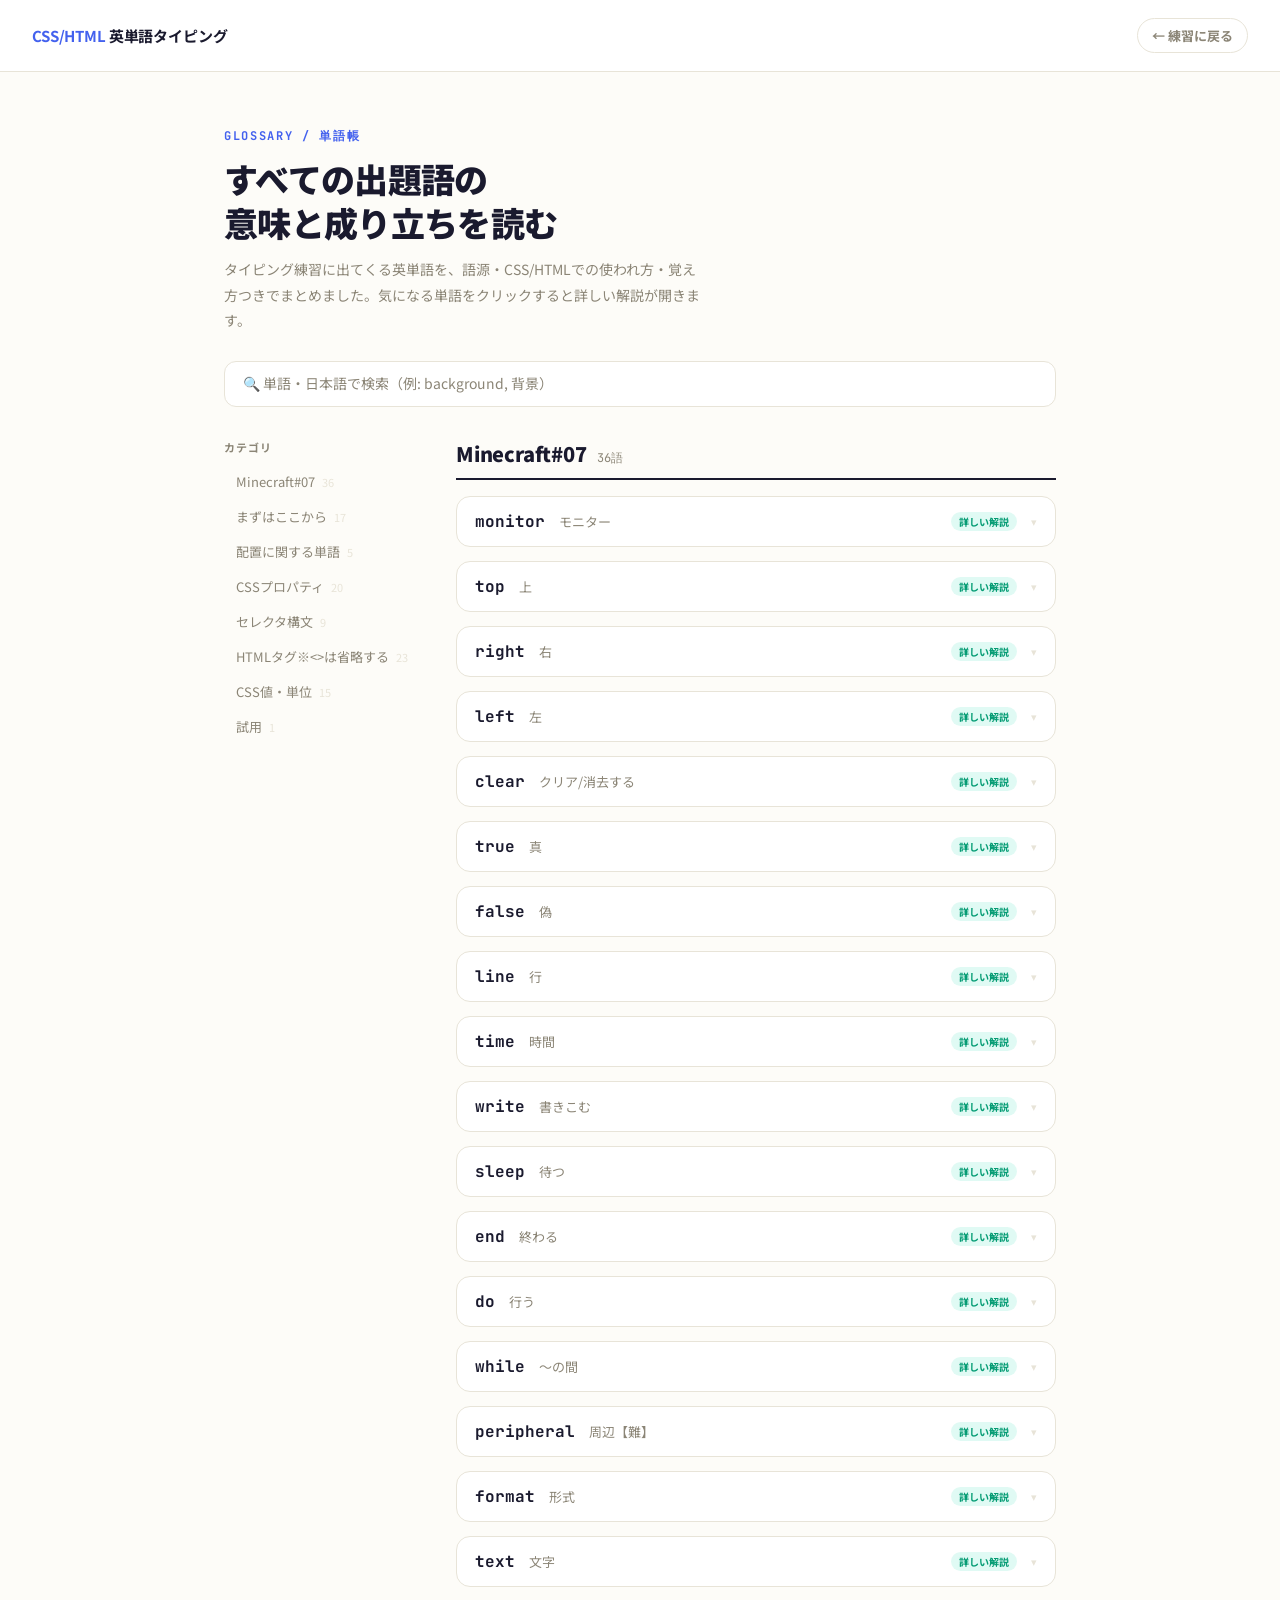
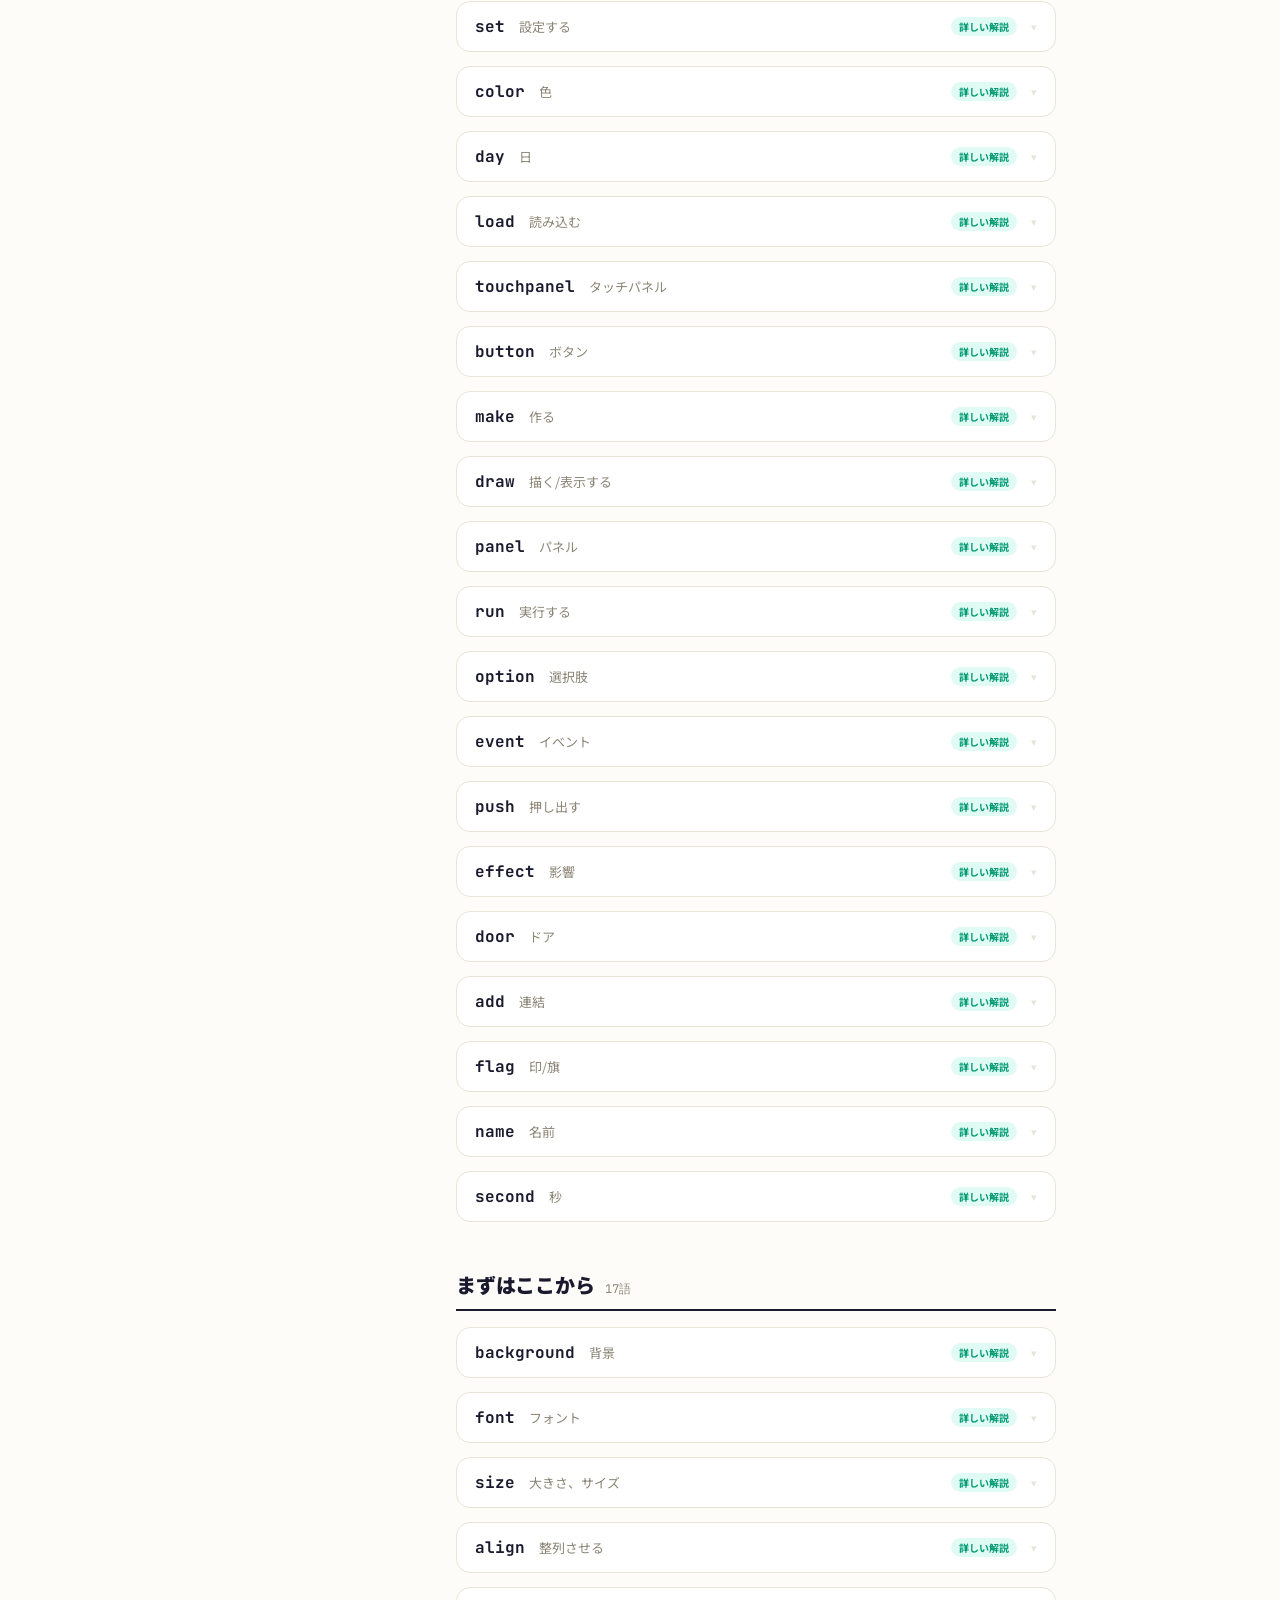
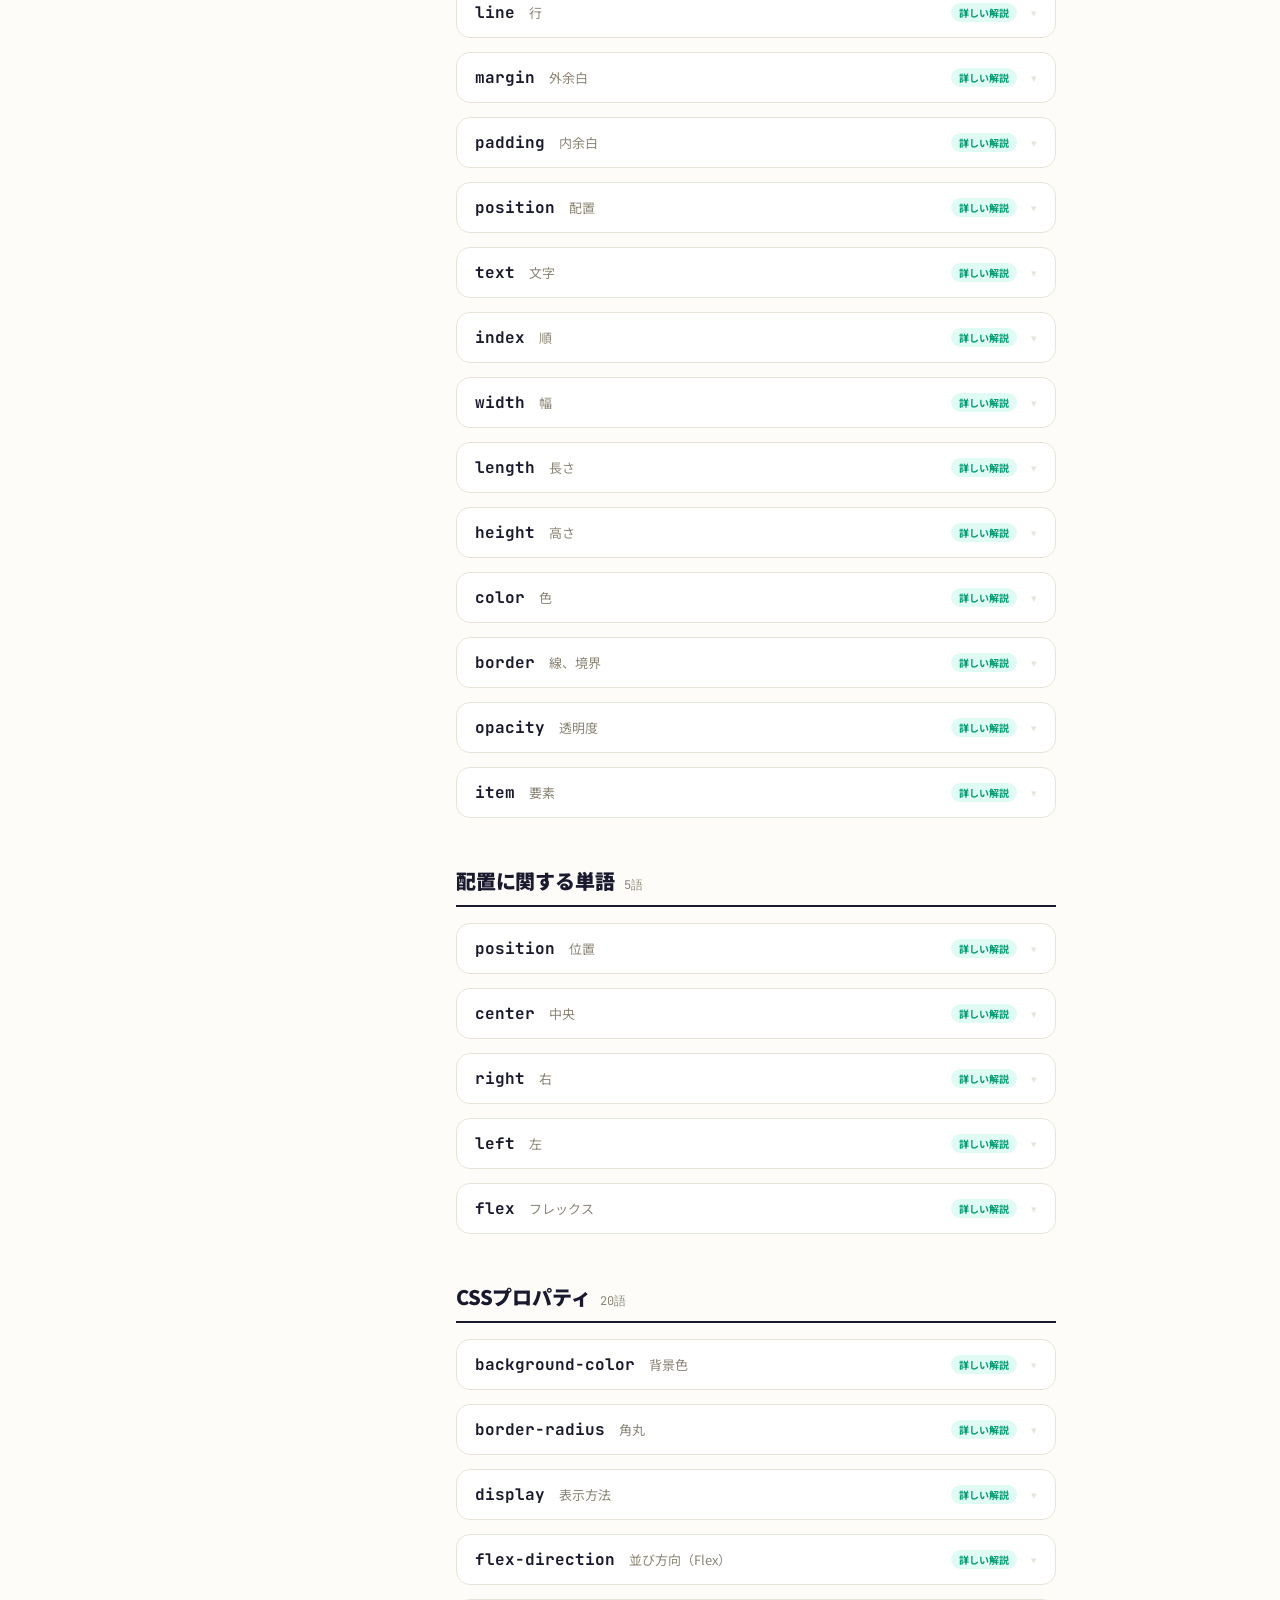
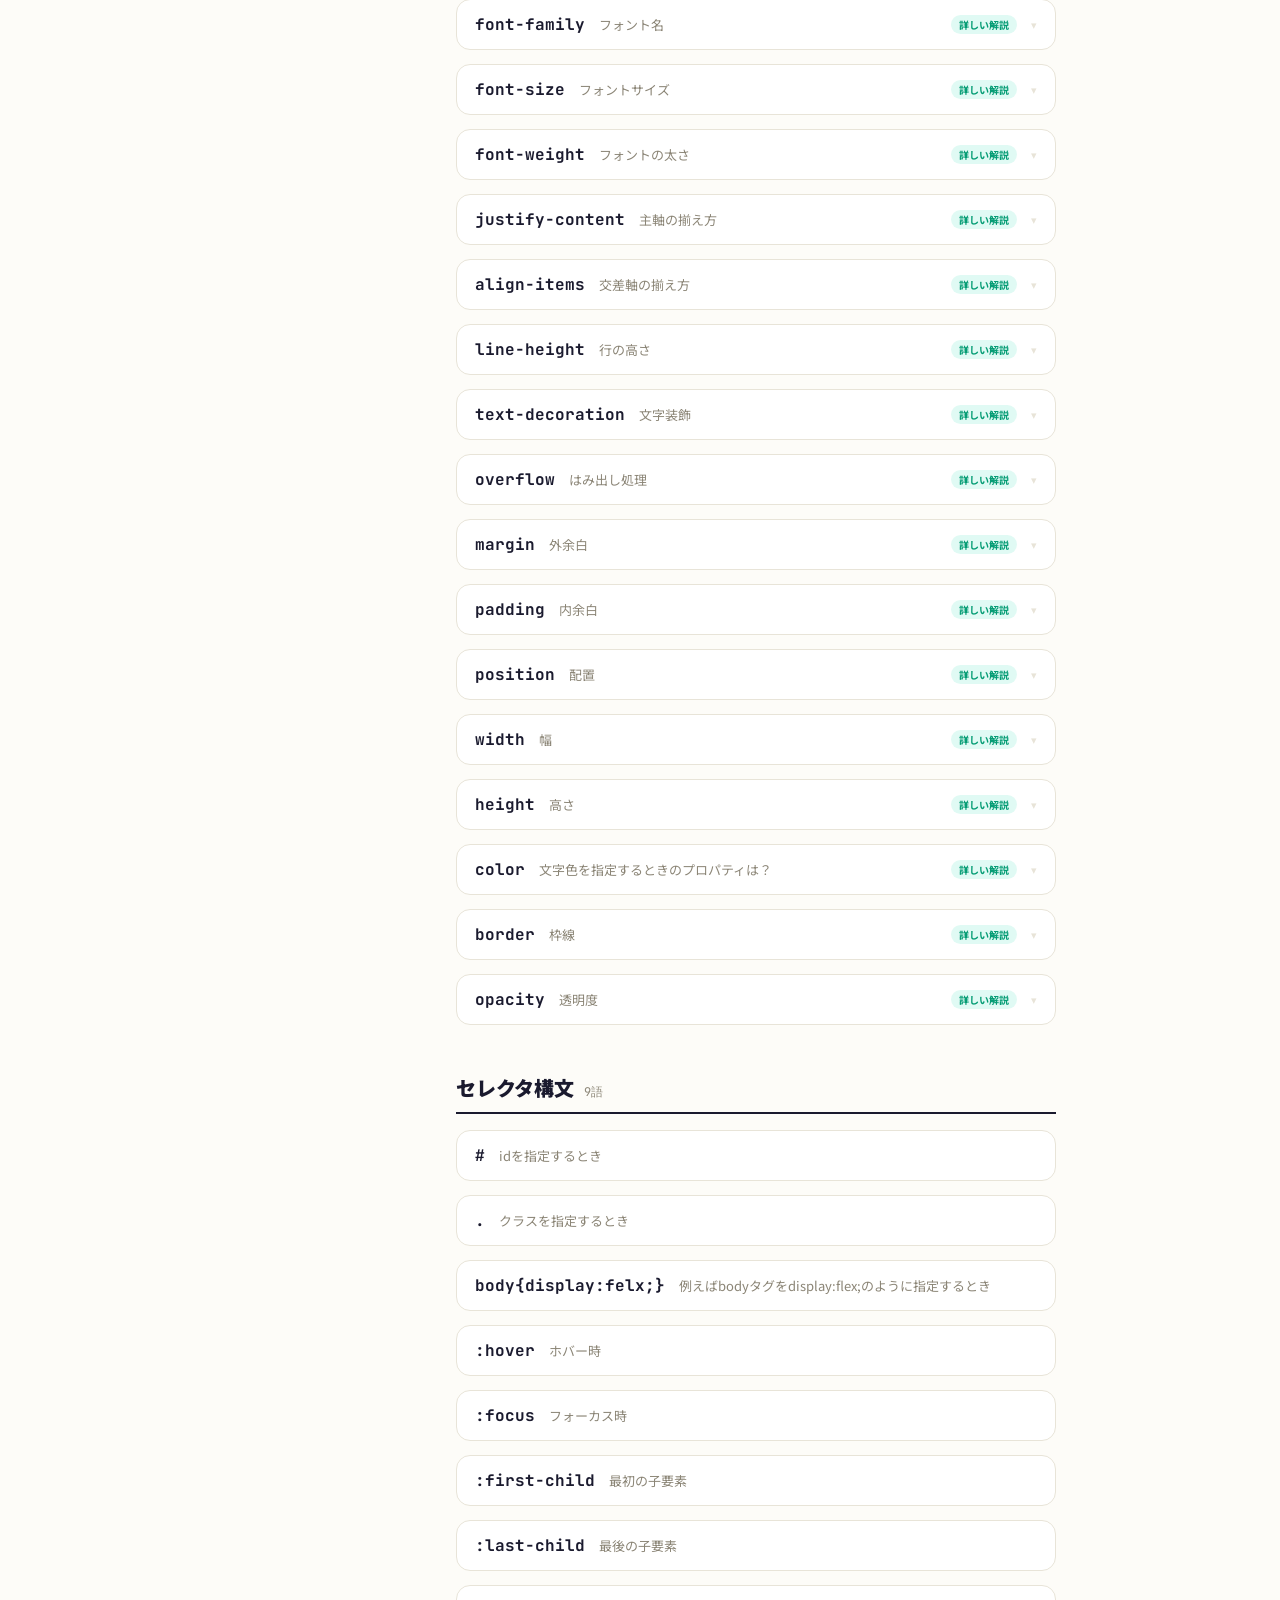
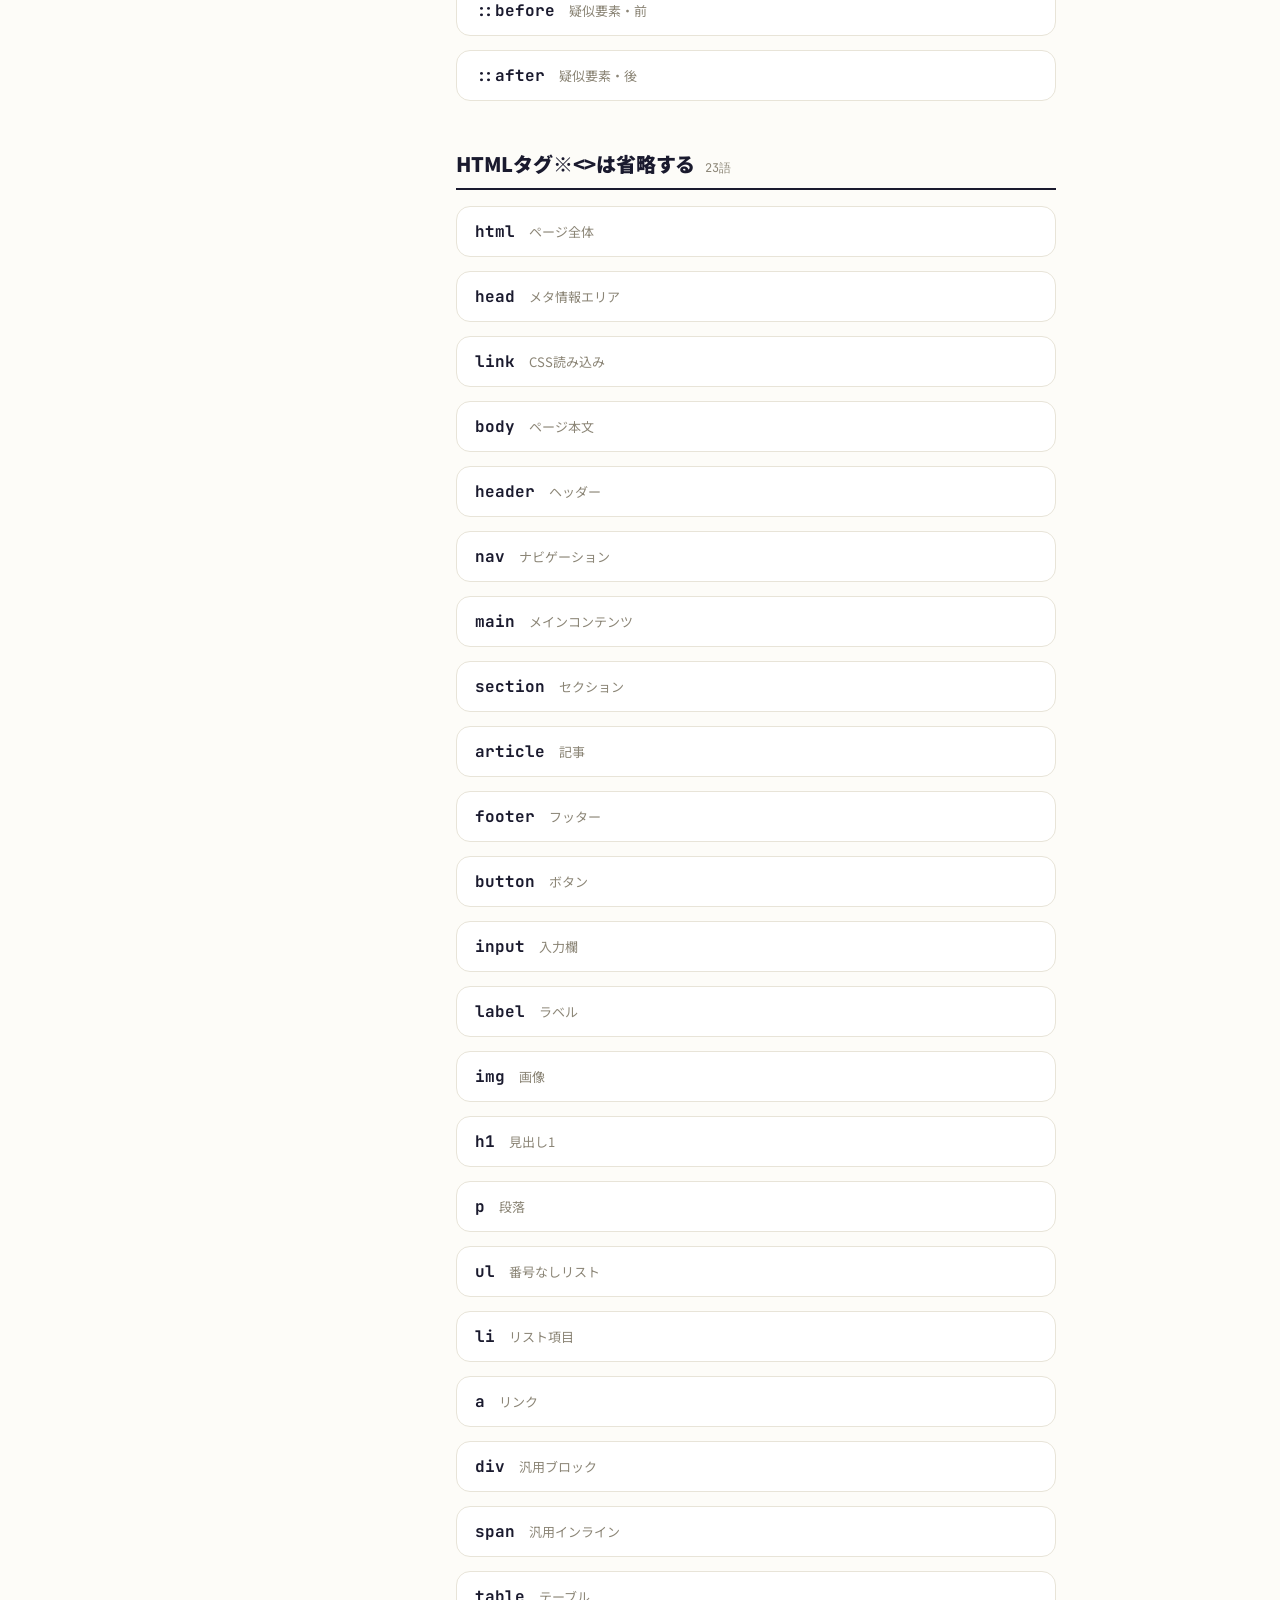
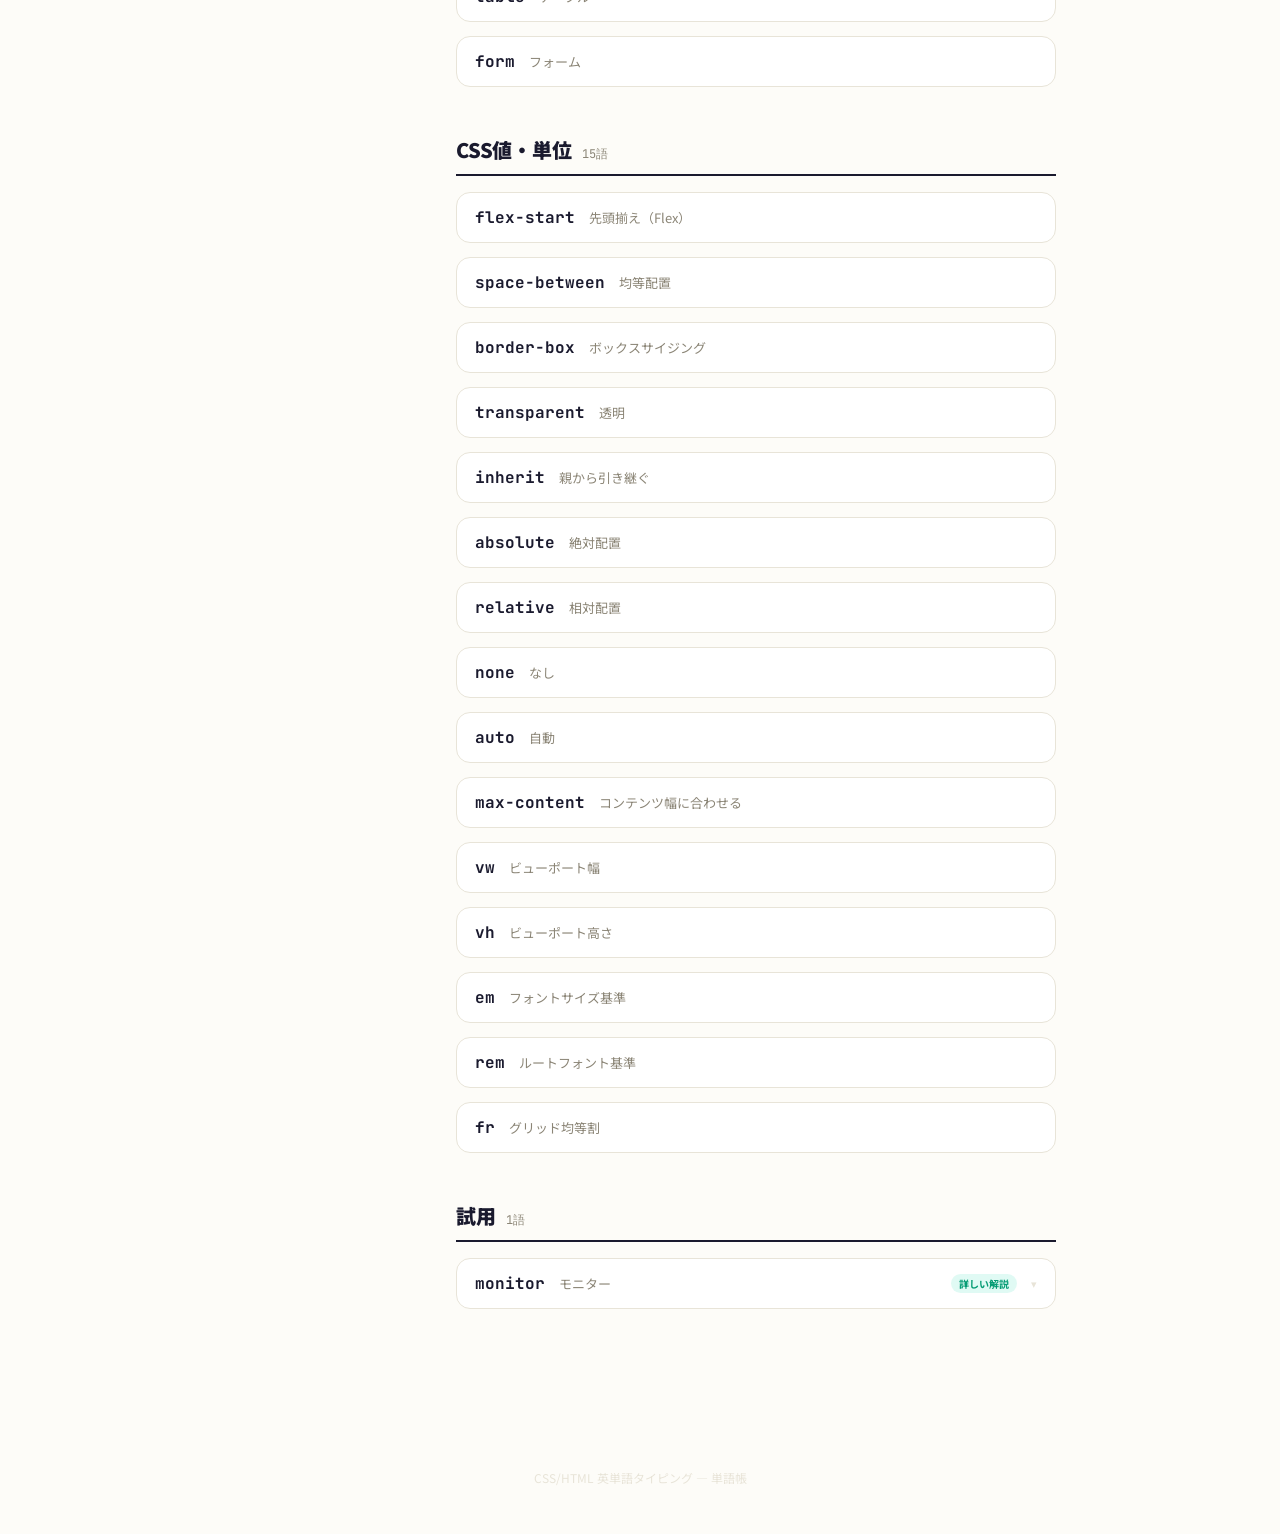
==== dictionary.html @ affad18c "Add files via upload" ====
<!DOCTYPE html>
<html lang="ja">
<head>
<meta charset="UTF-8">
<meta name="viewport" content="width=device-width, initial-scale=1.0">
<title>単語帳 — CSS/HTML 英単語タイピング</title>
<link href="https://fonts.googleapis.com/css2?family=Noto+Sans+JP:wght@400;500;700;900&family=JetBrains+Mono:wght@400;600;700&display=swap" rel="stylesheet">
<style>
*, *::before, *::after { box-sizing: border-box; margin: 0; padding: 0; }

:root {
  --bg:       #FDFCF8;
  --paper:    #FFFFFF;
  --border:   #E8E4D8;
  --text:     #1A1A2E;
  --muted:    #8B8576;
  --blue:     #4361EE;
  --green:    #06D6A0;
  --red:      #EF476F;
  --yellow:   #FFD166;
  --purple:   #8B5CF6;
}

body {
  background: var(--bg);
  color: var(--text);
  font-family: 'Noto Sans JP', sans-serif;
  min-height: 100vh;
}

/* ── Top bar (matches main app) ── */
.topbar {
  width: 100%;
  padding: 18px 32px;
  display: flex;
  align-items: center;
  gap: 16px;
  background: var(--paper);
  border-bottom: 1px solid var(--border);
  position: sticky;
  top: 0;
  z-index: 20;
}
.site-title {
  font-size: 15px;
  font-weight: 700;
  letter-spacing: -0.01em;
  color: var(--blue);
  text-decoration: none;
}
.site-title span { color: var(--text); }
.back-link {
  margin-left: auto;
  font-size: 13px;
  font-weight: 700;
  color: var(--muted);
  text-decoration: none;
  display: flex;
  align-items: center;
  gap: 6px;
  padding: 7px 14px;
  border-radius: 99px;
  border: 1.5px solid var(--border);
  transition: all 0.15s;
}
.back-link:hover { border-color: var(--blue); color: var(--blue); }

/* ── Hero ── */
.hero {
  max-width: 880px;
  margin: 0 auto;
  padding: 56px 24px 28px;
}
.hero-eyebrow {
  font-family: 'JetBrains Mono', monospace;
  font-size: 12px;
  font-weight: 700;
  color: var(--blue);
  text-transform: uppercase;
  letter-spacing: 0.14em;
  margin-bottom: 12px;
}
.hero h1 {
  font-size: 34px;
  font-weight: 900;
  letter-spacing: -0.02em;
  line-height: 1.3;
  margin-bottom: 12px;
}
.hero p {
  font-size: 14px;
  color: var(--muted);
  line-height: 1.8;
  max-width: 60ch;
}

/* ── Search ── */
.search-wrap {
  max-width: 880px;
  margin: 0 auto;
  padding: 0 24px 8px;
}
.search-box {
  width: 100%;
  padding: 13px 18px;
  border: 1.5px solid var(--border);
  border-radius: 12px;
  background: var(--paper);
  font-family: 'JetBrains Mono', monospace;
  font-size: 14px;
  color: var(--text);
  outline: none;
  transition: border-color 0.15s, box-shadow 0.15s;
}
.search-box:focus { border-color: var(--blue); box-shadow: 0 0 0 3px rgba(67,97,238,0.1); }
.search-box::placeholder { color: var(--muted); font-family: 'Noto Sans JP', sans-serif; }

/* ── Layout: TOC + content ── */
.layout {
  max-width: 880px;
  margin: 0 auto;
  padding: 24px 24px 80px;
  display: grid;
  grid-template-columns: 200px 1fr;
  gap: 32px;
  align-items: start;
}
@media (max-width: 720px) {
  .layout { grid-template-columns: 1fr; }
  .toc { display: none; }
}

.toc {
  position: sticky;
  top: 90px;
  display: flex;
  flex-direction: column;
  gap: 2px;
}
.toc-title {
  font-size: 11px;
  font-weight: 700;
  color: var(--muted);
  text-transform: uppercase;
  letter-spacing: 0.1em;
  margin-bottom: 8px;
}
.toc-link {
  font-size: 13px;
  color: var(--muted);
  text-decoration: none;
  padding: 7px 10px;
  border-radius: 7px;
  border-left: 2px solid transparent;
  transition: all 0.15s;
}
.toc-link:hover { color: var(--blue); background: rgba(67,97,238,0.05); }
.toc-link .count { font-size: 11px; color: var(--border); margin-left: 4px; }

/* ── Content ── */
.content { min-width: 0; }

.cat-section { margin-bottom: 48px; scroll-margin-top: 90px; }
.cat-section-head {
  display: flex;
  align-items: baseline;
  gap: 10px;
  margin-bottom: 16px;
  padding-bottom: 10px;
  border-bottom: 2px solid var(--text);
}
.cat-section-head h2 {
  font-size: 20px;
  font-weight: 900;
  letter-spacing: -0.01em;
}
.cat-section-head .cat-count {
  font-family: 'JetBrains Mono', monospace;
  font-size: 12px;
  color: var(--muted);
}

/* ── Word entry (dictionary style) ── */
.entry {
  border: 1.5px solid var(--border);
  border-radius: 14px;
  background: var(--paper);
  margin-bottom: 14px;
  overflow: hidden;
  transition: border-color 0.15s;
}
.entry:hover { border-color: rgba(67,97,238,0.35); }
.entry.has-detail { cursor: pointer; }

.entry-head {
  display: flex;
  align-items: center;
  gap: 14px;
  padding: 14px 18px;
}
.entry-word {
  font-family: 'JetBrains Mono', monospace;
  font-size: 16px;
  font-weight: 700;
  color: var(--text);
  white-space: nowrap;
}
.entry-ja {
  font-size: 13px;
  color: var(--muted);
  flex: 1;
}
.entry-toggle {
  font-size: 11px;
  color: var(--border);
  transition: transform 0.2s;
  flex-shrink: 0;
}
.entry.open .entry-toggle { transform: rotate(180deg); color: var(--blue); }
.entry-badge {
  font-size: 10px;
  font-weight: 700;
  padding: 2px 8px;
  border-radius: 99px;
  background: rgba(6,214,160,0.12);
  color: #059c74;
  flex-shrink: 0;
  white-space: nowrap;
}

/* ── Detail (expandable) ── */
.entry-detail {
  display: none;
  padding: 0 18px 18px;
  border-top: 1px solid var(--border);
  margin-top: 0;
}
.entry.open .entry-detail { display: block; padding-top: 16px; }

.detail-block { margin-bottom: 14px; }
.detail-block:last-child { margin-bottom: 0; }
.detail-label {
  font-size: 10px;
  font-weight: 700;
  text-transform: uppercase;
  letter-spacing: 0.1em;
  color: var(--muted);
  margin-bottom: 6px;
  display: flex;
  align-items: center;
  gap: 5px;
}

.morphemes { display: flex; flex-wrap: wrap; gap: 6px; align-items: center; }
.morph { display: inline-flex; flex-direction: column; align-items: center; gap: 2px; }
.morph-text {
  font-family: 'JetBrains Mono', monospace;
  font-size: 13px;
  font-weight: 700;
  padding: 3px 10px;
  border-radius: 6px;
}
.morph-meaning { font-size: 10px; color: var(--muted); }
.morph-sep { font-family: 'JetBrains Mono', monospace; font-size: 15px; color: var(--border); }
.m-blue   .morph-text { background: rgba(67,97,238,0.1);  color: var(--blue); }
.m-green  .morph-text { background: rgba(6,214,160,0.1);  color: #059c74; }
.m-red    .morph-text { background: rgba(239,71,111,0.1); color: var(--red); }
.m-yellow .morph-text { background: rgba(255,209,102,0.22); color: #9a7200; }
.m-purple .morph-text { background: rgba(139,92,246,0.1); color: var(--purple); }

.etymology {
  font-size: 13px;
  line-height: 1.75;
  color: var(--text);
  padding: 10px 12px;
  background: var(--bg);
  border-radius: 8px;
  border-left: 3px solid var(--blue);
}
.code-block {
  background: #1A1A2E;
  border-radius: 8px;
  padding: 12px 14px;
  font-family: 'JetBrains Mono', monospace;
  font-size: 12px;
  line-height: 1.8;
  overflow-x: auto;
  color: #abb2bf;
  white-space: pre;
}
.memo {
  font-size: 13px;
  line-height: 1.7;
  color: var(--text);
  padding: 10px 12px;
  background: rgba(255,209,102,0.1);
  border-radius: 8px;
  border-left: 3px solid var(--yellow);
}
.hint-only {
  font-size: 13px;
  color: var(--muted);
  line-height: 1.7;
}

/* ── Empty state ── */
.no-results {
  text-align: center;
  padding: 60px 20px;
  color: var(--muted);
  font-size: 14px;
  display: none;
}
.no-results.show { display: block; }

/* ── Footer ── */
footer {
  text-align: center;
  padding: 32px 24px 48px;
  font-size: 12px;
  color: var(--border);
}
</style>
</head>
<body>

<!-- Top bar -->
<div class="topbar">
  <a class="site-title" href="HTML-training.html">CSS/HTML <span>英単語タイピング</span></a>
  <a class="back-link" href="HTML-training.html">← 練習に戻る</a>
</div>

<!-- Hero -->
<div class="hero">
  <div class="hero-eyebrow">Glossary / 単語帳</div>
  <h1>すべての出題語の<br>意味と成り立ちを読む</h1>
  <p>タイピング練習に出てくる英単語を、語源・CSS/HTMLでの使われ方・覚え方つきでまとめました。気になる単語をクリックすると詳しい解説が開きます。</p>
</div>

<!-- Search -->
<div class="search-wrap">
  <input type="text" class="search-box" id="searchBox" placeholder="🔍 単語・日本語で検索（例: background, 背景）">
</div>

<!-- Layout -->
<div class="layout">
  <nav class="toc" id="toc">
    <div class="toc-title">カテゴリ</div>
    <!-- generated -->
  </nav>

  <div class="content" id="content">
    <!-- generated -->
    <div class="no-results" id="noResults">該当する単語が見つかりませんでした。</div>
  </div>
</div>

<footer>CSS/HTML 英単語タイピング — 単語帳</footer>

<script type="module">
import { BANKS } from './js/bank.js';

const toc     = document.getElementById('toc');
const content = document.getElementById('content');
const noResults = document.getElementById('noResults');
const searchBox  = document.getElementById('searchBox');

const COLORS = ['m-blue','m-green','m-red','m-yellow','m-purple'];

function slug(catKey) { return 'cat-' + catKey; }

// ── TOC 生成 ──────────────────────────────────────────────────────────────
Object.entries(BANKS).forEach(([key, bank]) => {
  const a = document.createElement('a');
  a.className = 'toc-link';
  a.href = '#' + slug(key);
  a.innerHTML = `${bank.label} <span class="count">${bank.items.length}</span>`;
  toc.appendChild(a);
});

// ── 本文生成 ──────────────────────────────────────────────────────────────
Object.entries(BANKS).forEach(([key, bank]) => {
  const section = document.createElement('section');
  section.className = 'cat-section';
  section.id = slug(key);

  section.innerHTML = `
    <div class="cat-section-head">
      <h2>${bank.label}</h2>
      <span class="cat-count">${bank.items.length}語</span>
    </div>
  `;

  bank.items.forEach(item => {
    const entry = document.createElement('div');
    const hasDetail = item.exp && typeof item.exp === 'object';
    entry.className = 'entry' + (hasDetail ? ' has-detail' : '');
    entry.dataset.search = (item.en + ' ' + item.ja).toLowerCase();

    const head = document.createElement('div');
    head.className = 'entry-head';
    head.innerHTML = `
      <span class="entry-word">${escapeHtml(item.en)}</span>
      <span class="entry-ja">${escapeHtml(item.ja)}</span>
      ${hasDetail ? '<span class="entry-badge">詳しい解説</span>' : ''}
      ${hasDetail ? '<span class="entry-toggle">▾</span>' : ''}
    `;
    entry.appendChild(head);

    if (hasDetail) {
      const detail = document.createElement('div');
      detail.className = 'entry-detail';
      detail.innerHTML = buildDetailHtml(item.exp);
      entry.appendChild(detail);

      head.addEventListener('click', () => entry.classList.toggle('open'));
    } else if (item.hint) {
      const detail = document.createElement('div');
      detail.className = 'entry-detail';
      detail.innerHTML = `<div class="hint-only">${escapeHtml(item.hint)}</div>`;
      entry.appendChild(detail);
      entry.classList.add('has-detail');
      head.addEventListener('click', () => entry.classList.toggle('open'));
    }

    section.appendChild(entry);
  });

  content.appendChild(section);
});

function buildDetailHtml(exp) {
  let html = '';

  if (exp.morphemes && exp.morphemes.length) {
    let m = '<div class="morphemes">';
    exp.morphemes.forEach((mo, i) => {
      if (i > 0) m += '<span class="morph-sep">+</span>';
      const c = COLORS[i % COLORS.length];
      m += `<div class="morph ${c}">
        <div class="morph-text">${escapeHtml(mo.text)}</div>
        <div class="morph-meaning">${escapeHtml(mo.meaning)}</div>
      </div>`;
    });
    m += '</div>';
    html += `<div class="detail-block">
      <div class="detail-label">🔤 語の成り立ち</div>${m}
    </div>`;
  }

  if (exp.etymology) {
    html += `<div class="detail-block">
      <div class="detail-label">📖 意味・解説</div>
      <div class="etymology">${escapeHtml(exp.etymology)}</div>
    </div>`;
  }

  if (exp.code) {
    html += `<div class="detail-block">
      <div class="detail-label">💻 コード例</div>
      <div class="code-block">${escapeHtml(exp.code)}</div>
    </div>`;
  }

  if (exp.memo) {
    html += `<div class="detail-block">
      <div class="detail-label">💡 覚え方のポイント</div>
      <div class="memo">${escapeHtml(exp.memo)}</div>
    </div>`;
  }

  return html;
}

function escapeHtml(str) {
  return String(str)
    .replace(/&/g, '&amp;')
    .replace(/</g, '&lt;')
    .replace(/>/g, '&gt;');
}

// ── 検索フィルタ ──────────────────────────────────────────────────────────
searchBox.addEventListener('input', () => {
  const q = searchBox.value.trim().toLowerCase();
  let anyVisible = false;

  document.querySelectorAll('.cat-section').forEach(section => {
    let sectionHasMatch = false;
    section.querySelectorAll('.entry').forEach(entry => {
      const match = !q || entry.dataset.search.includes(q);
      entry.style.display = match ? '' : 'none';
      if (match) sectionHasMatch = true;
    });
    section.style.display = sectionHasMatch ? '' : 'none';
    if (sectionHasMatch) anyVisible = true;
  });

  noResults.classList.toggle('show', !anyVisible);
});
</script>
</body>
</html>
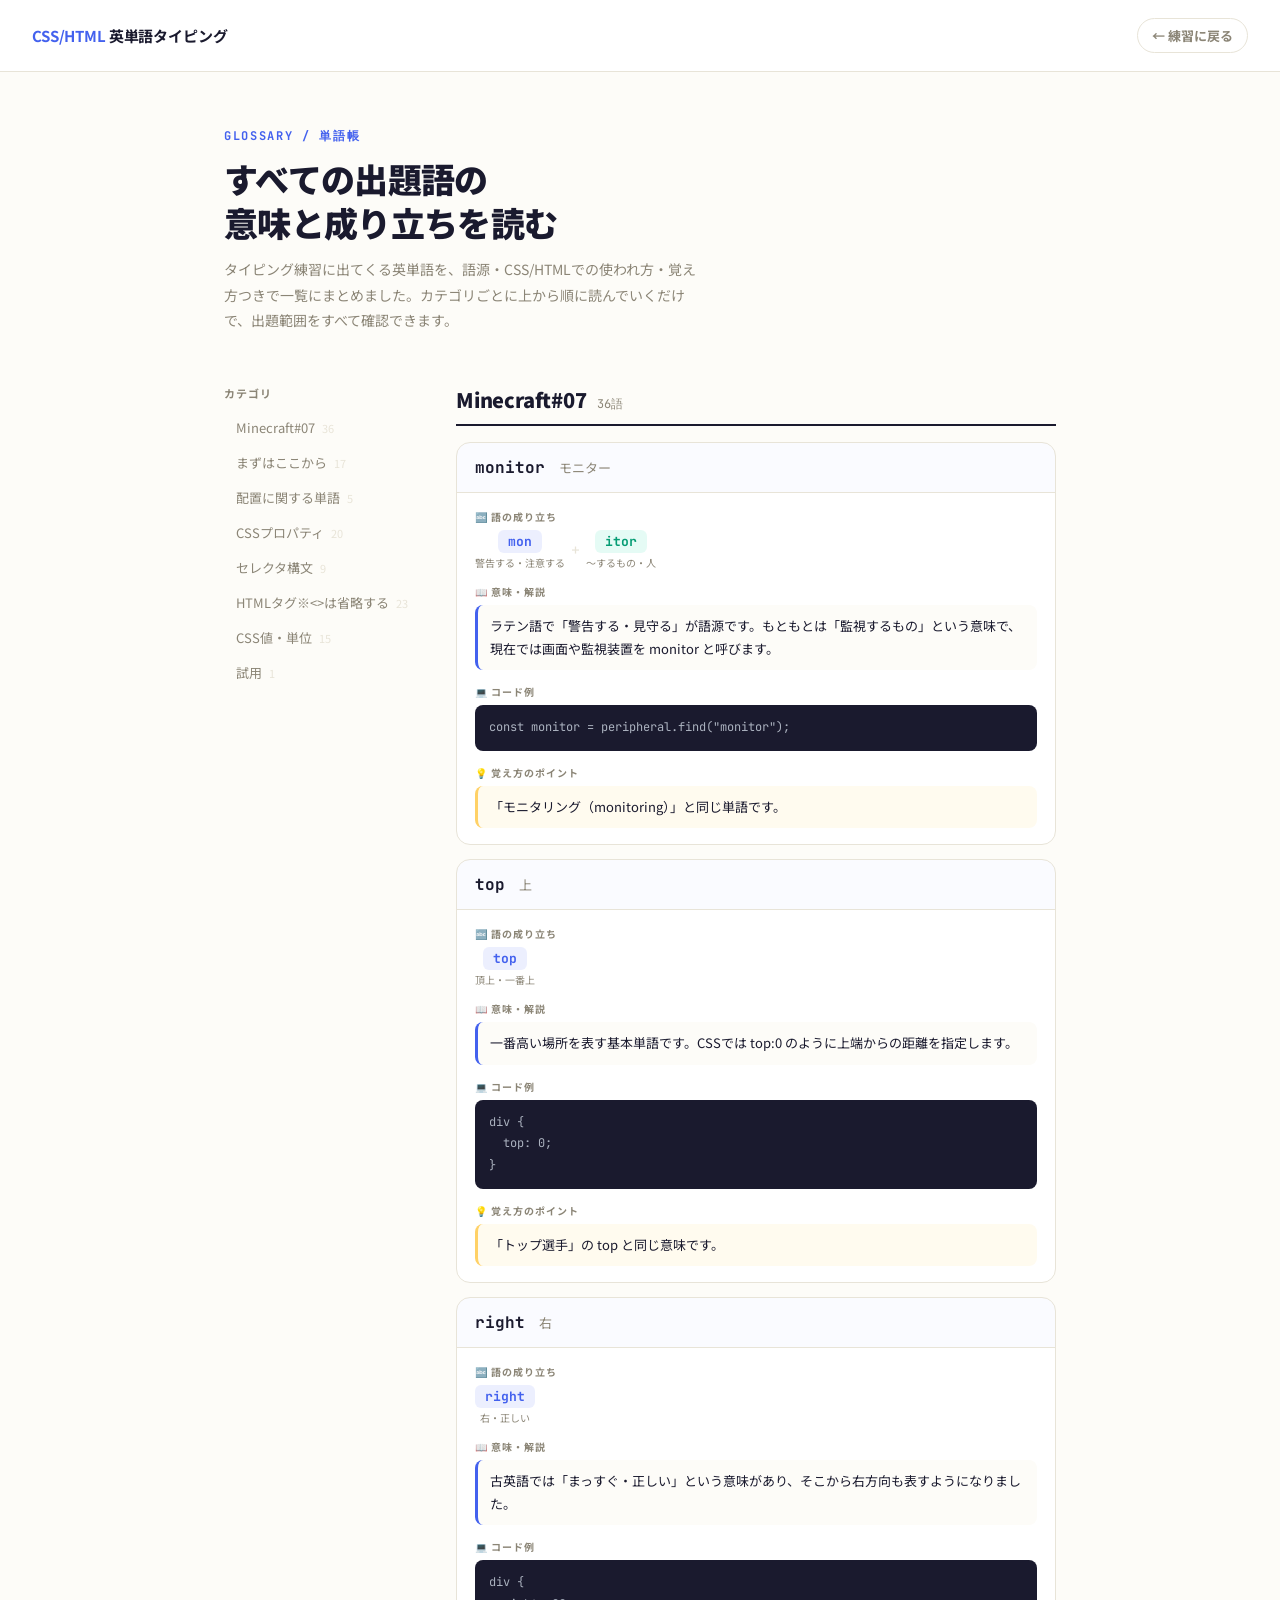
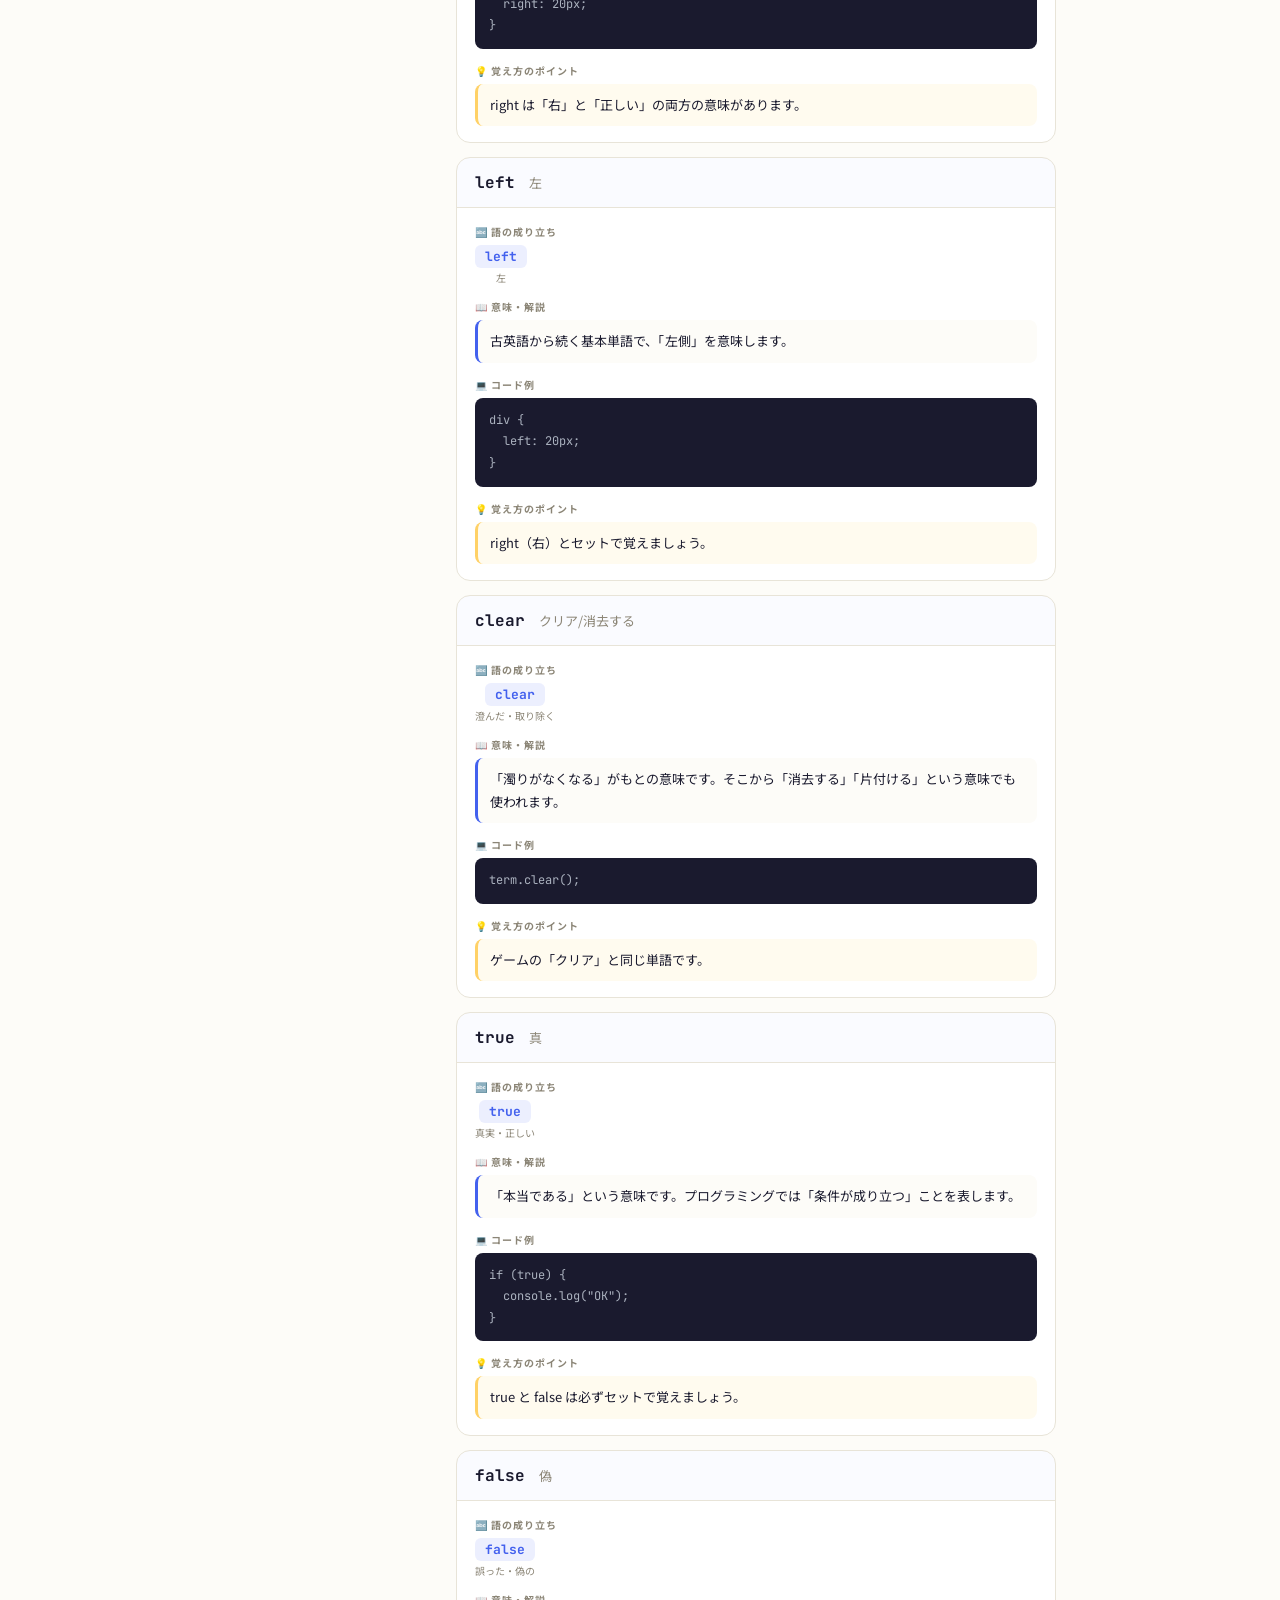
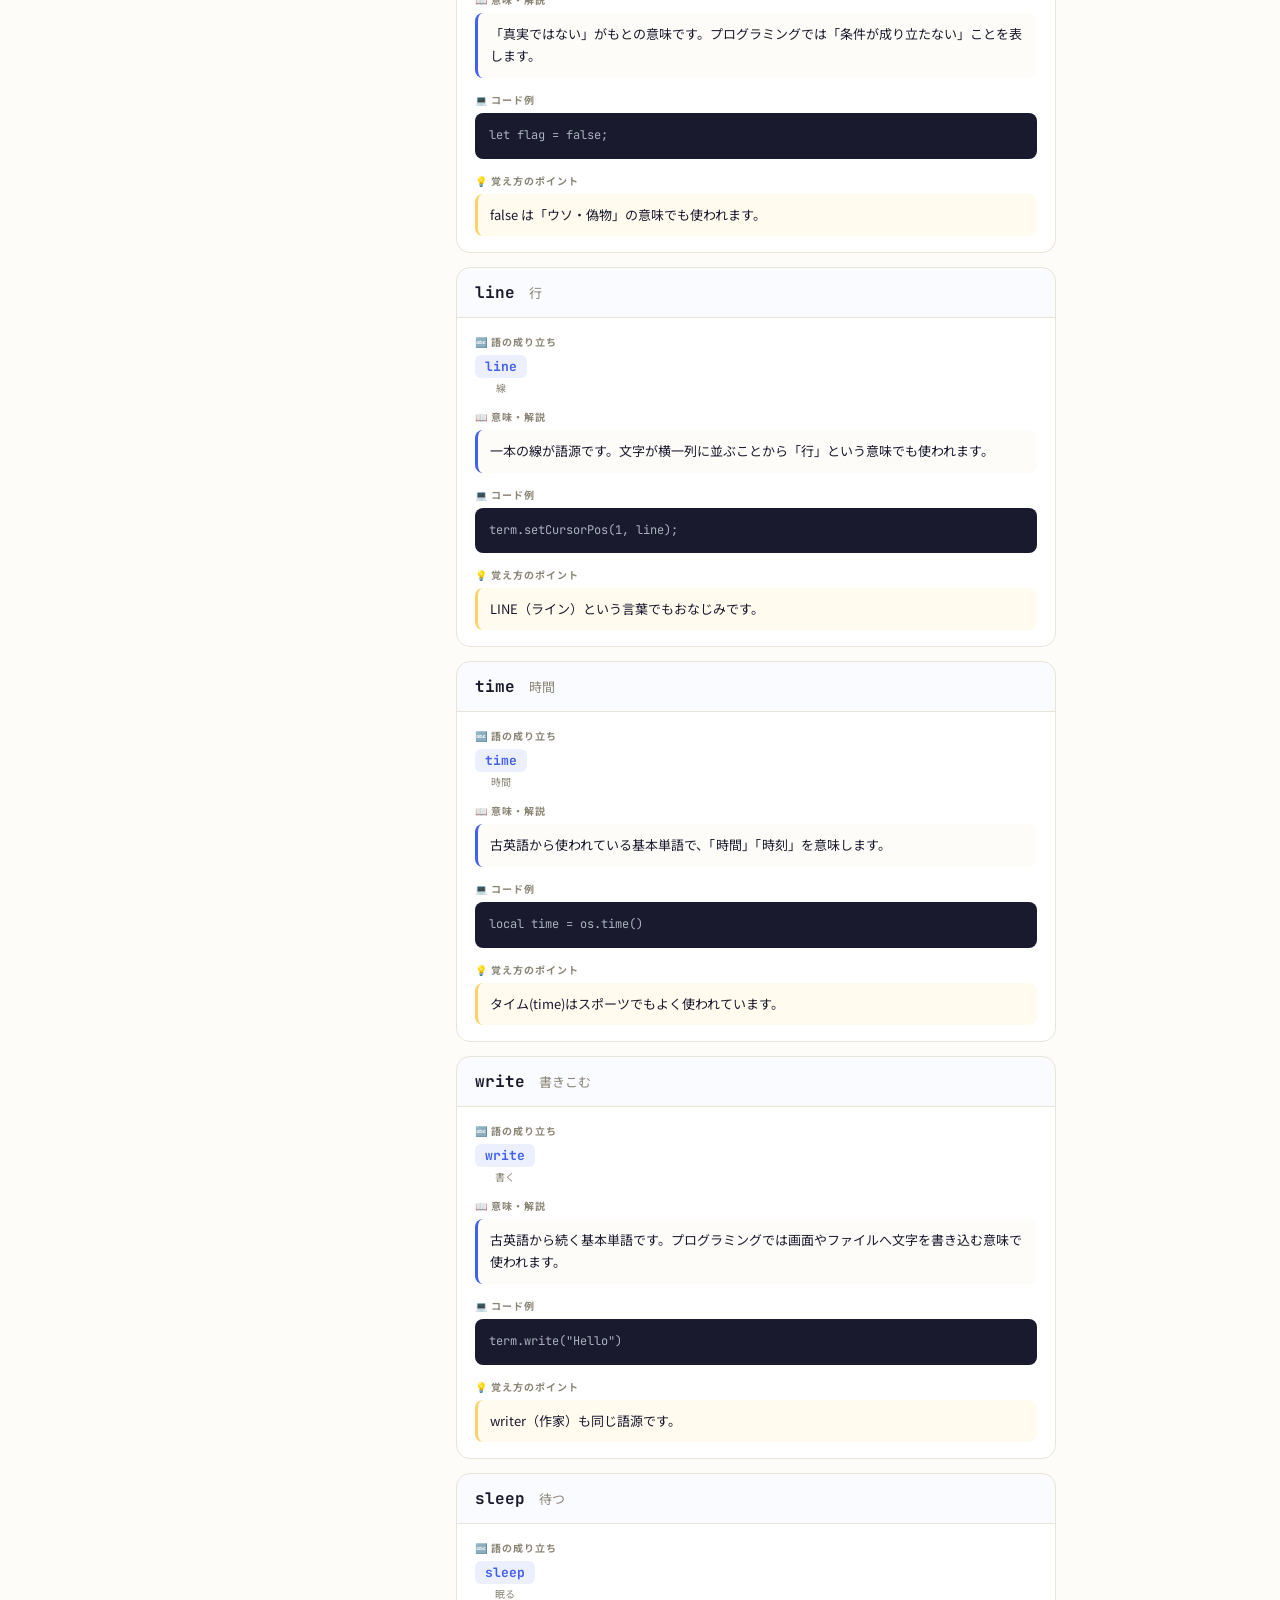
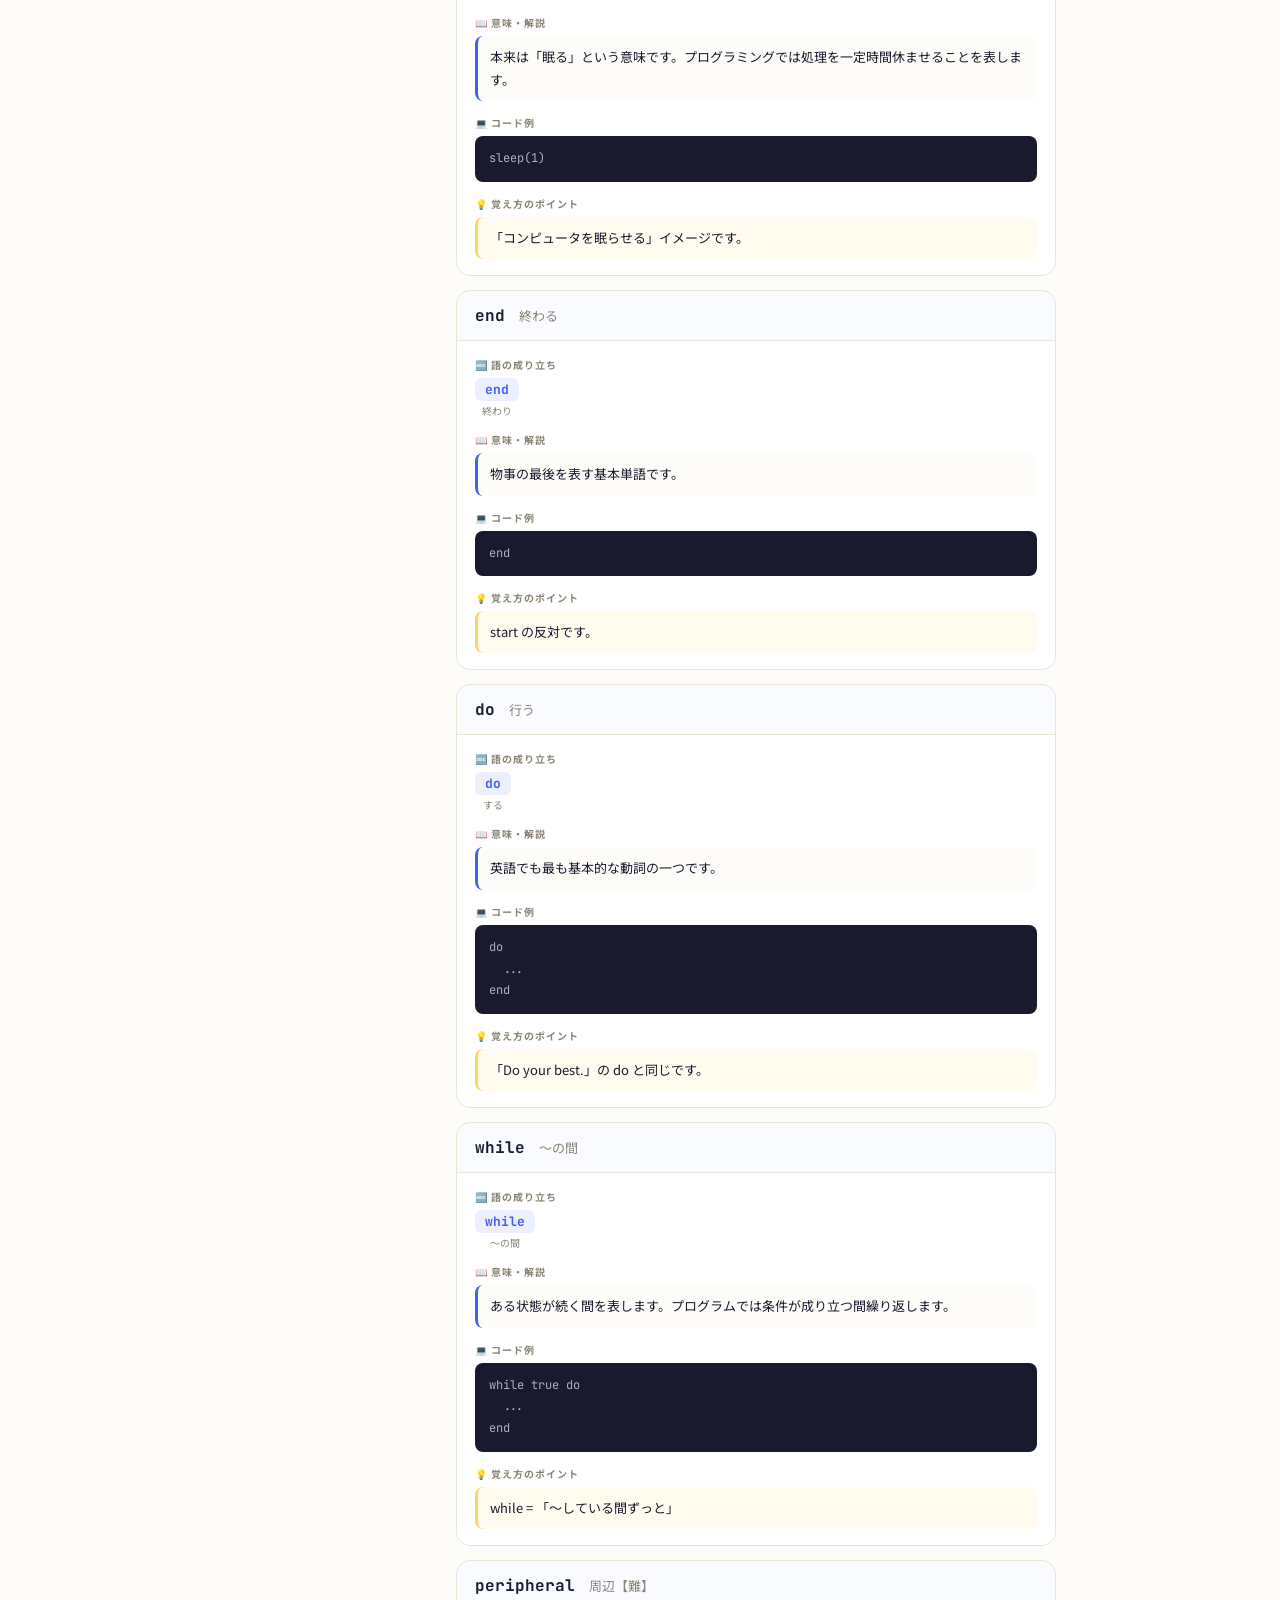
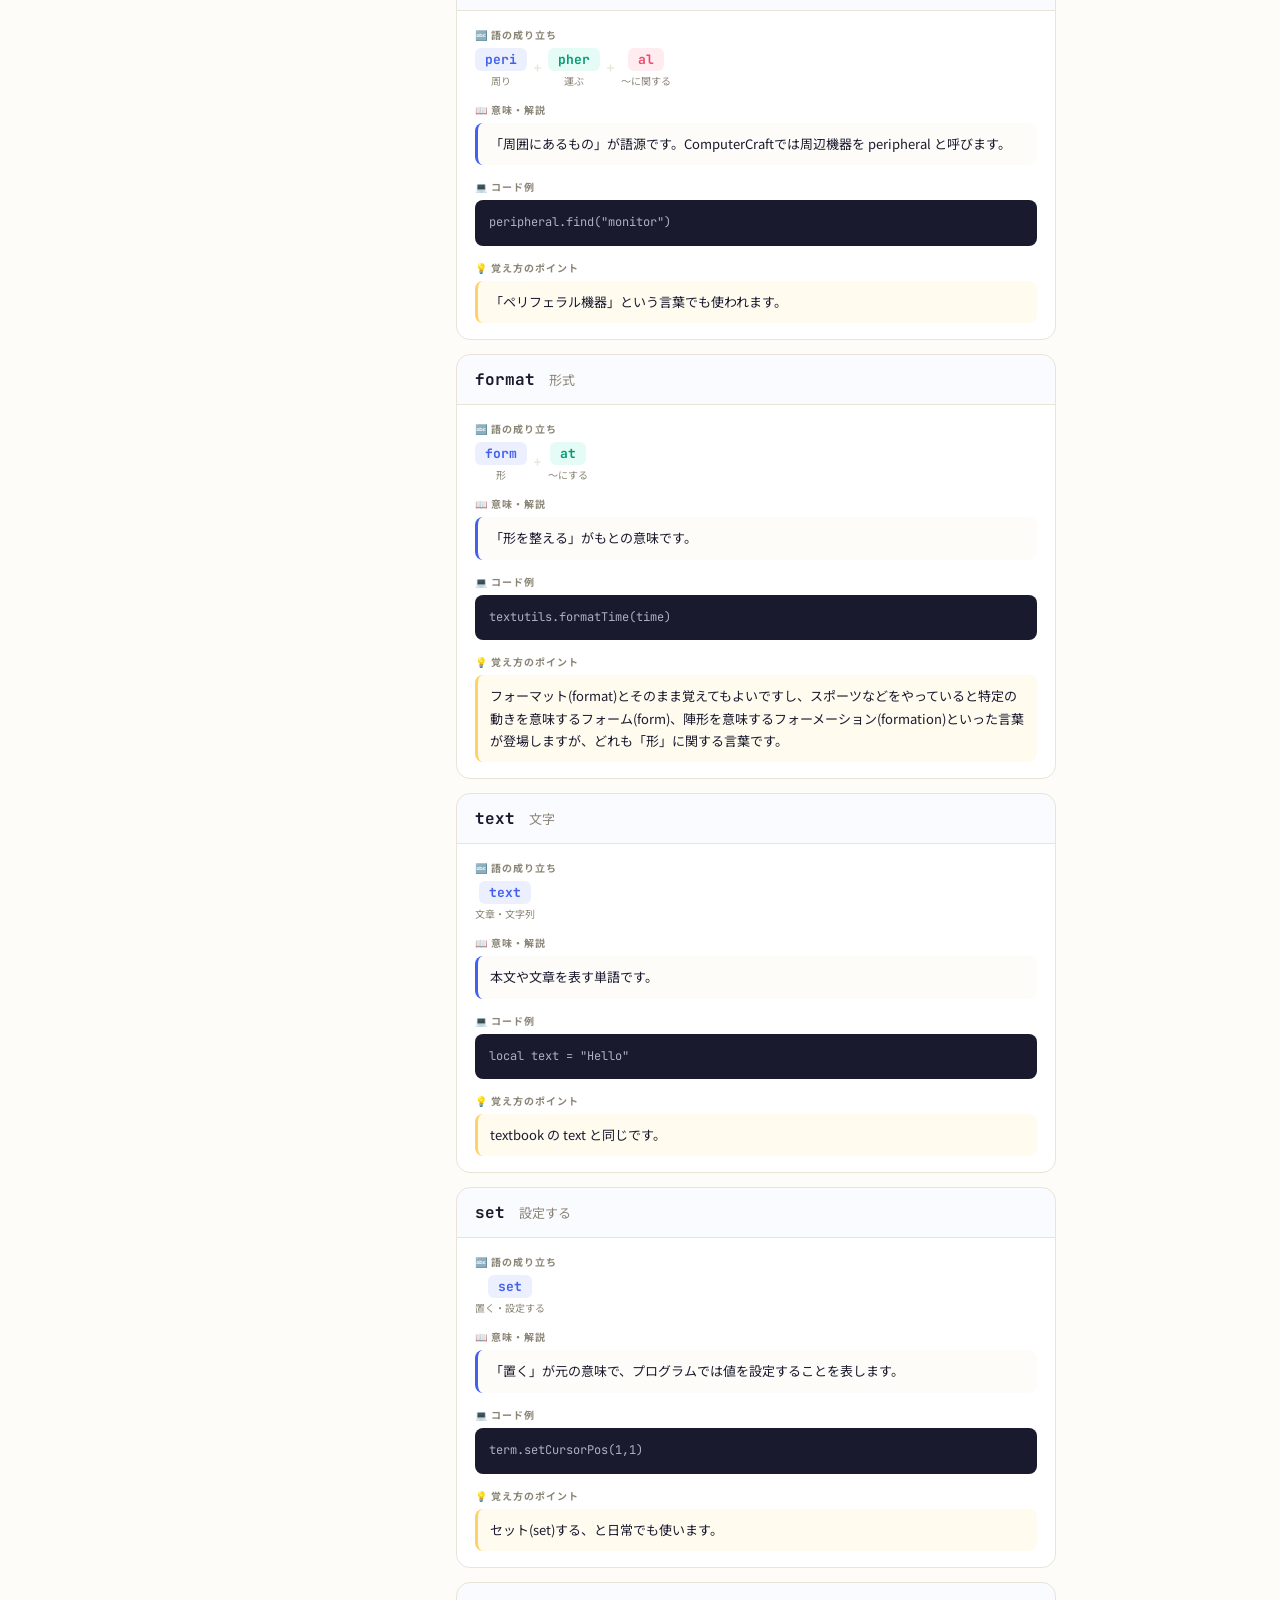
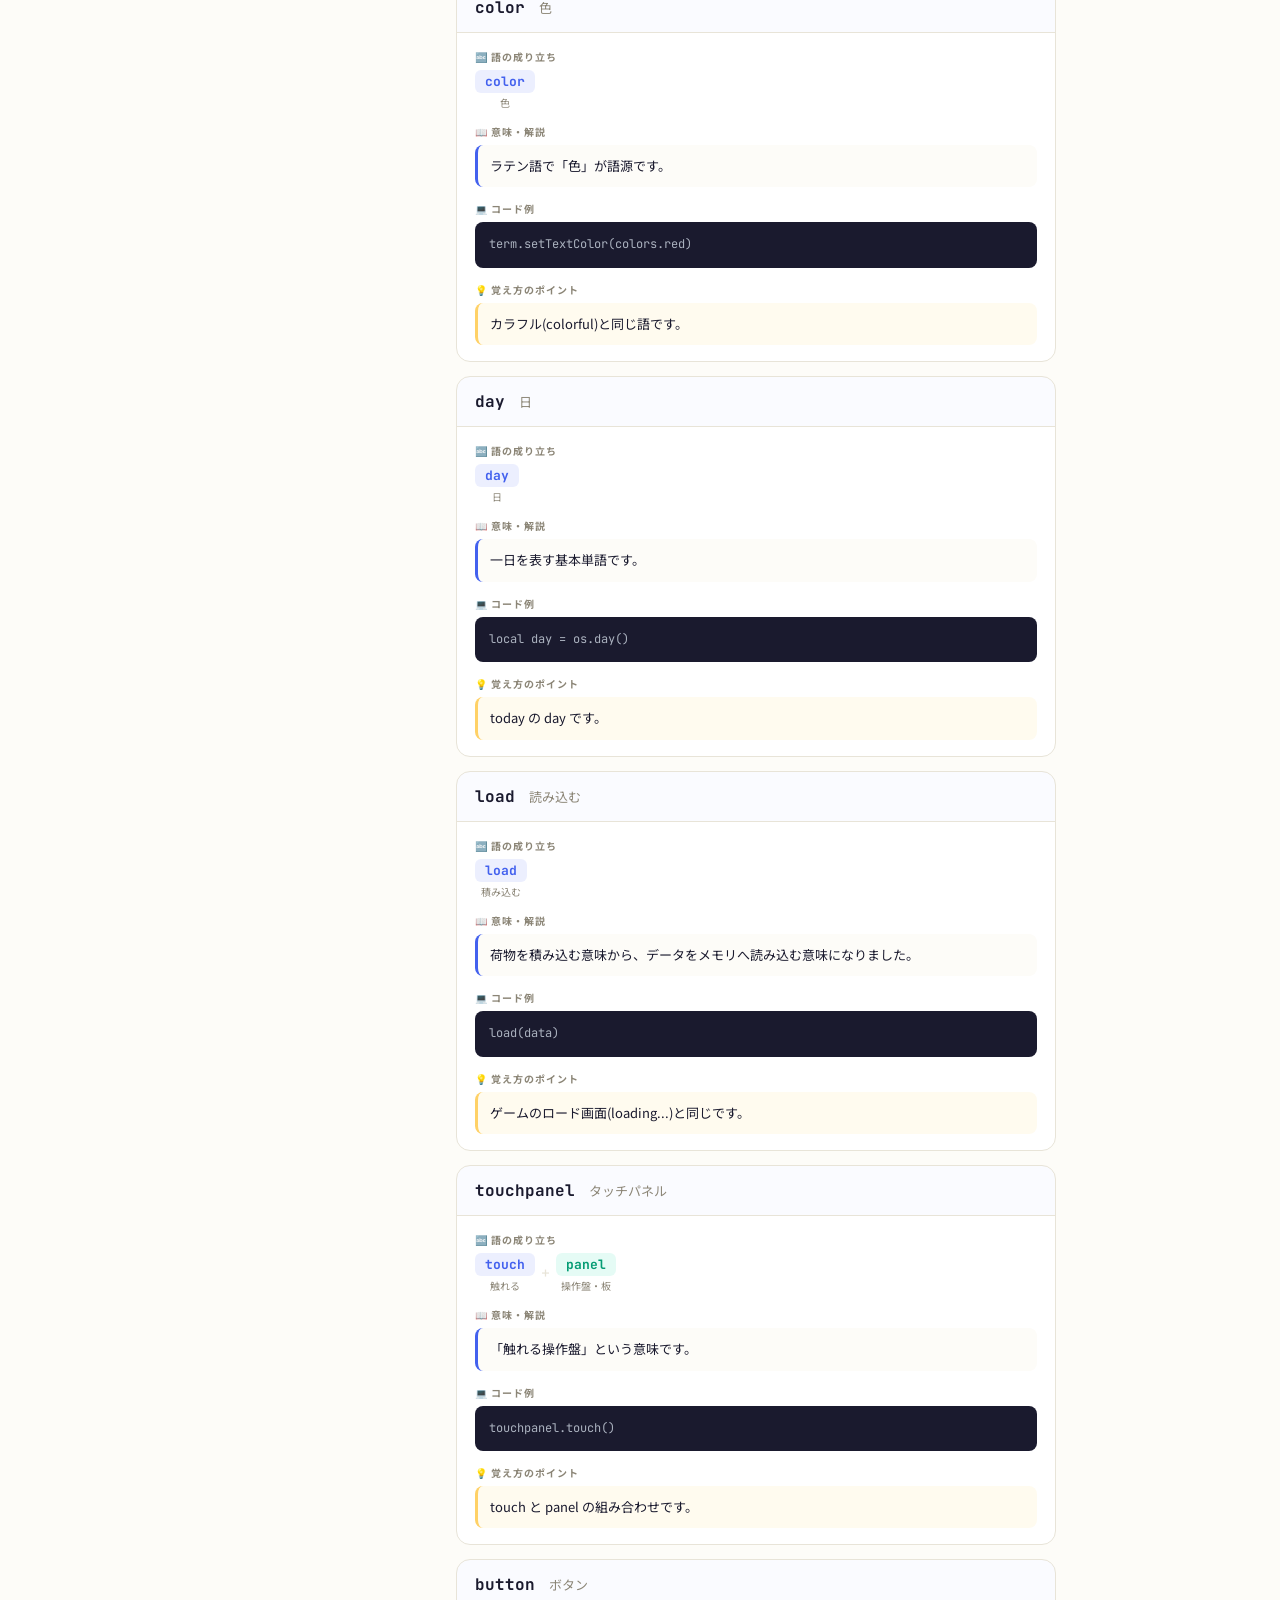
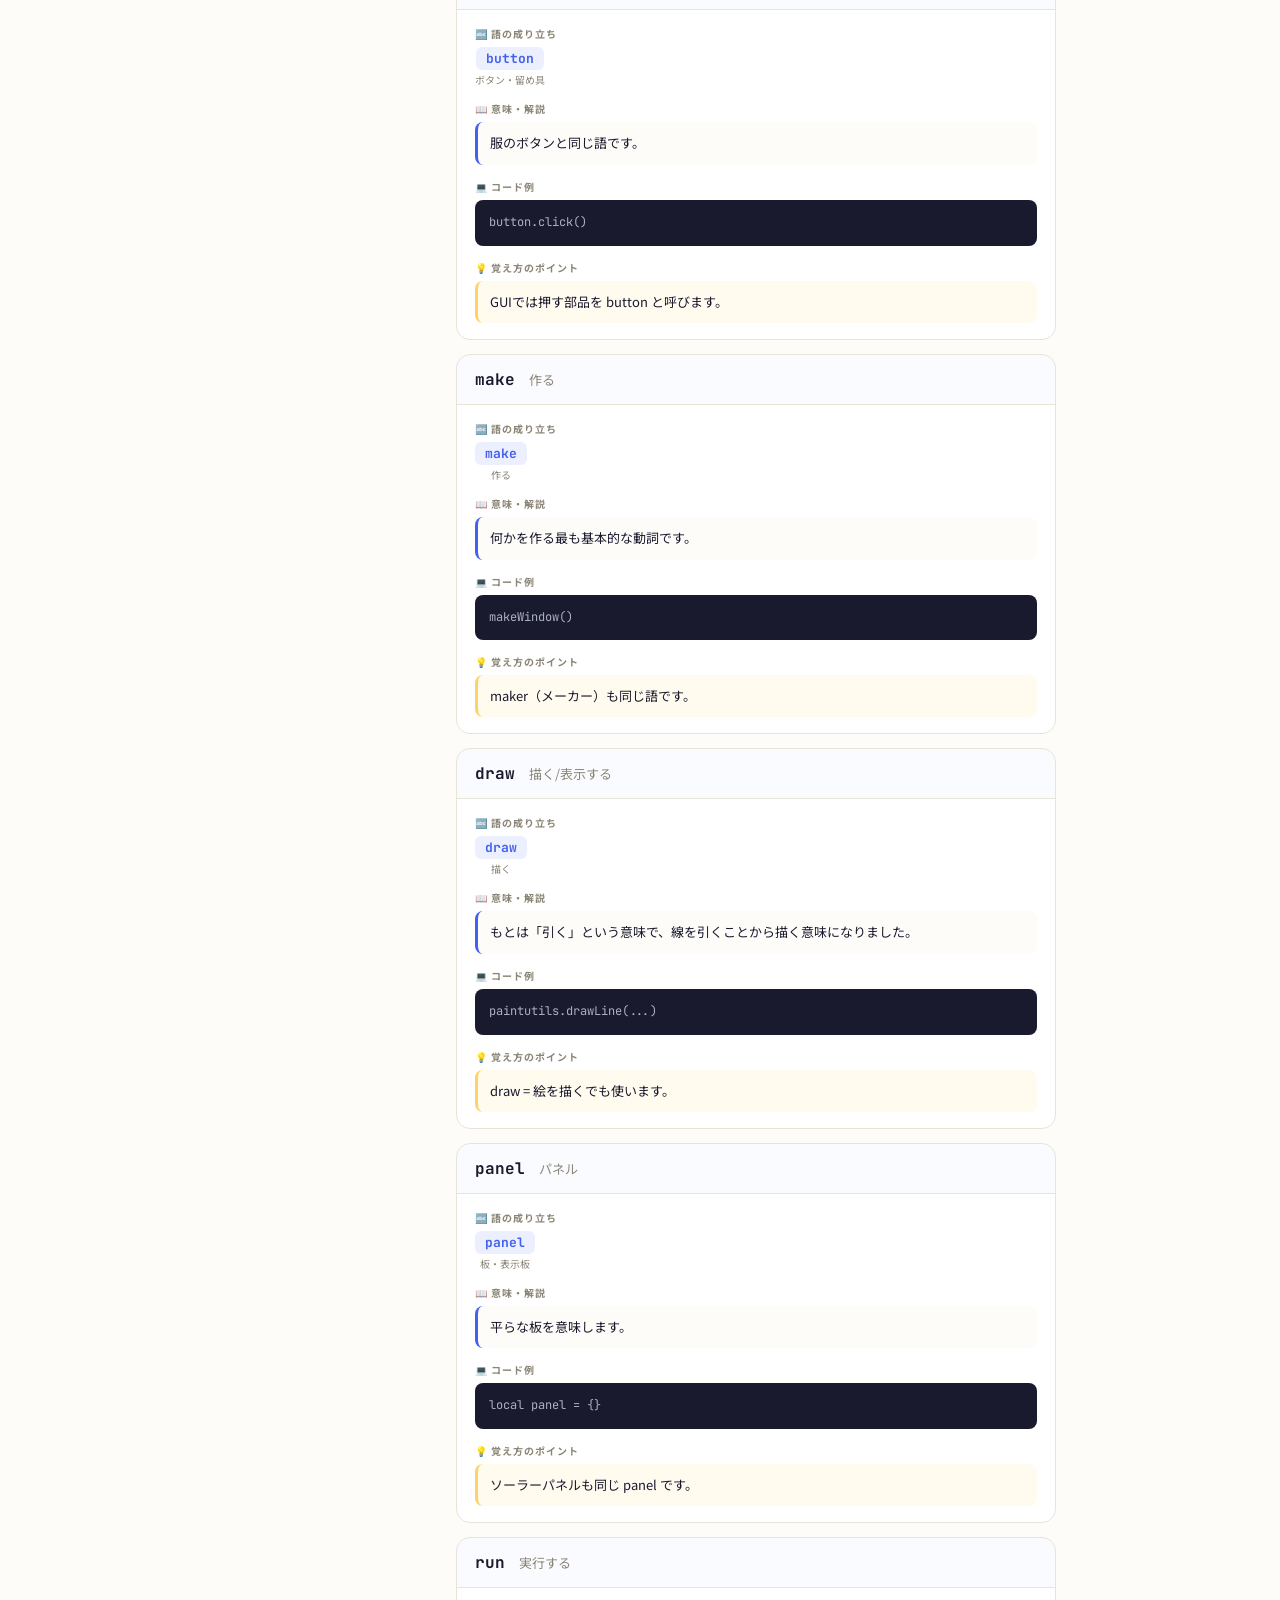
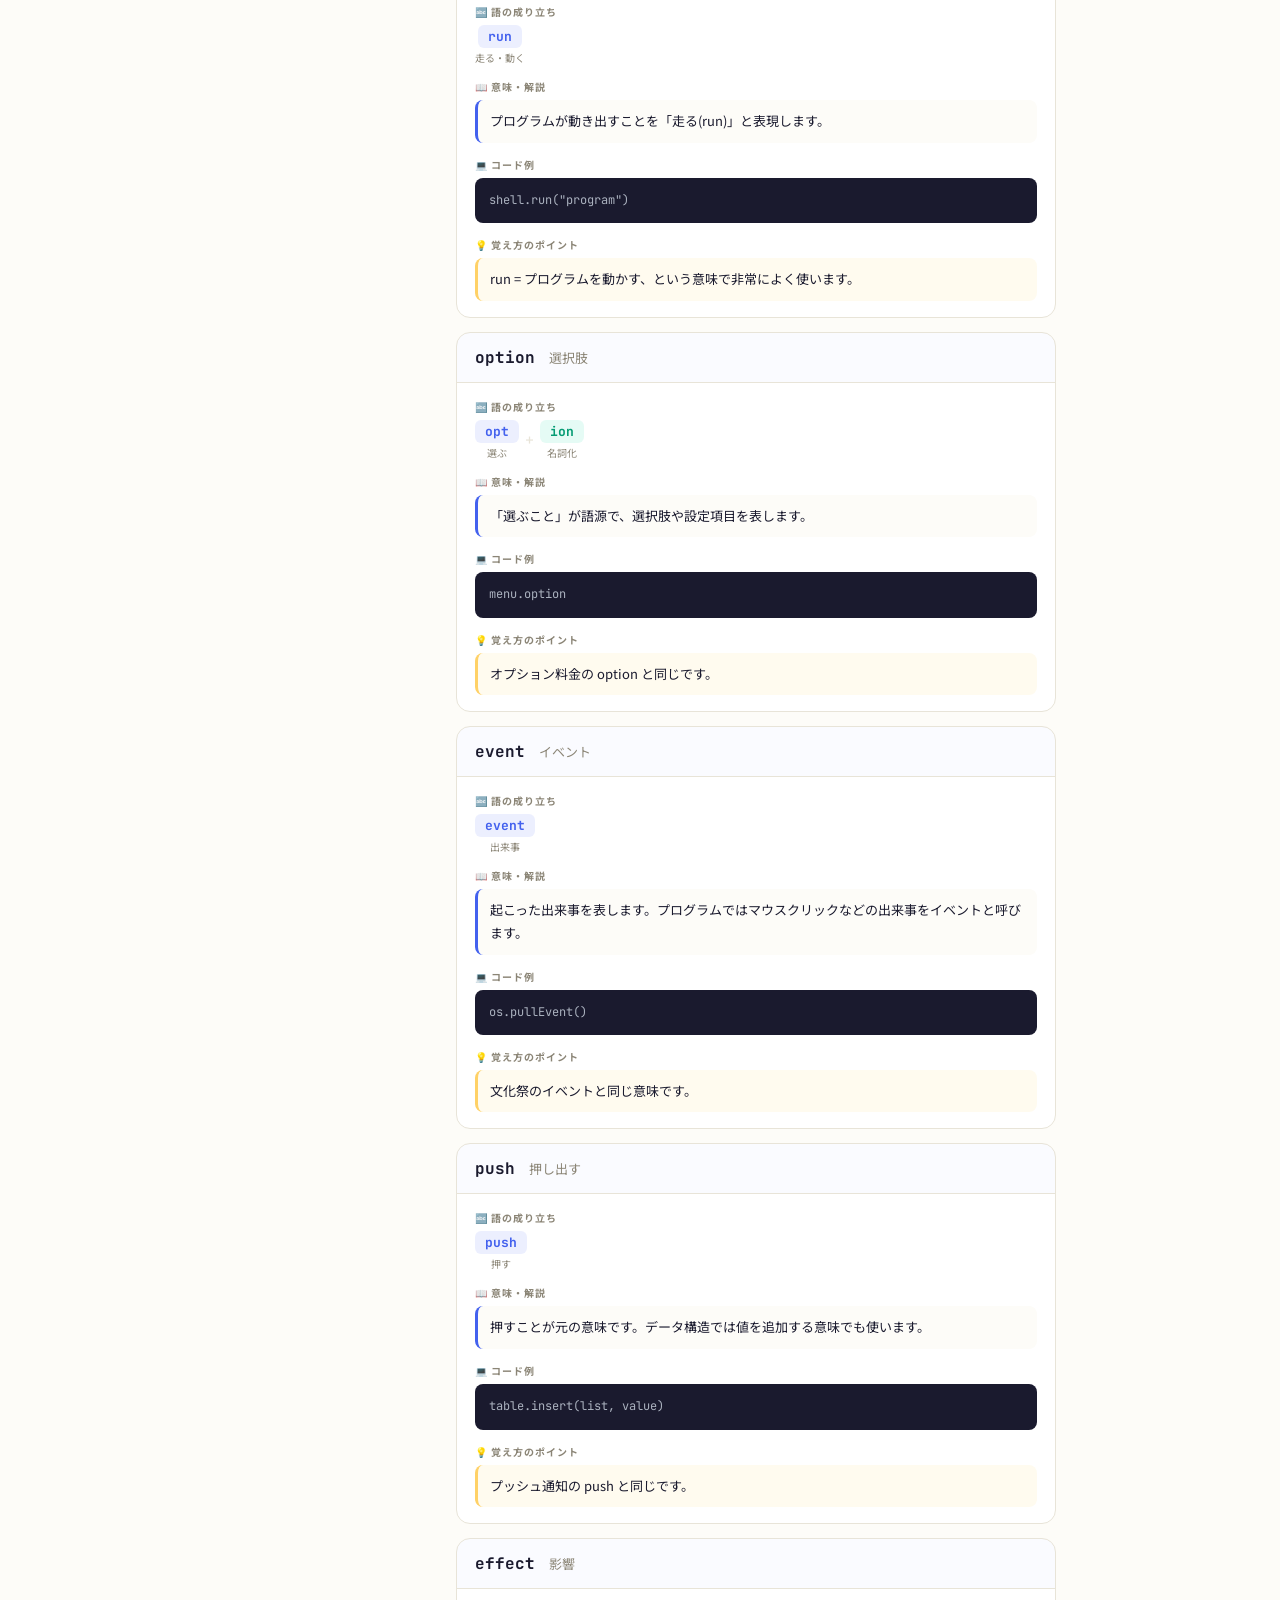
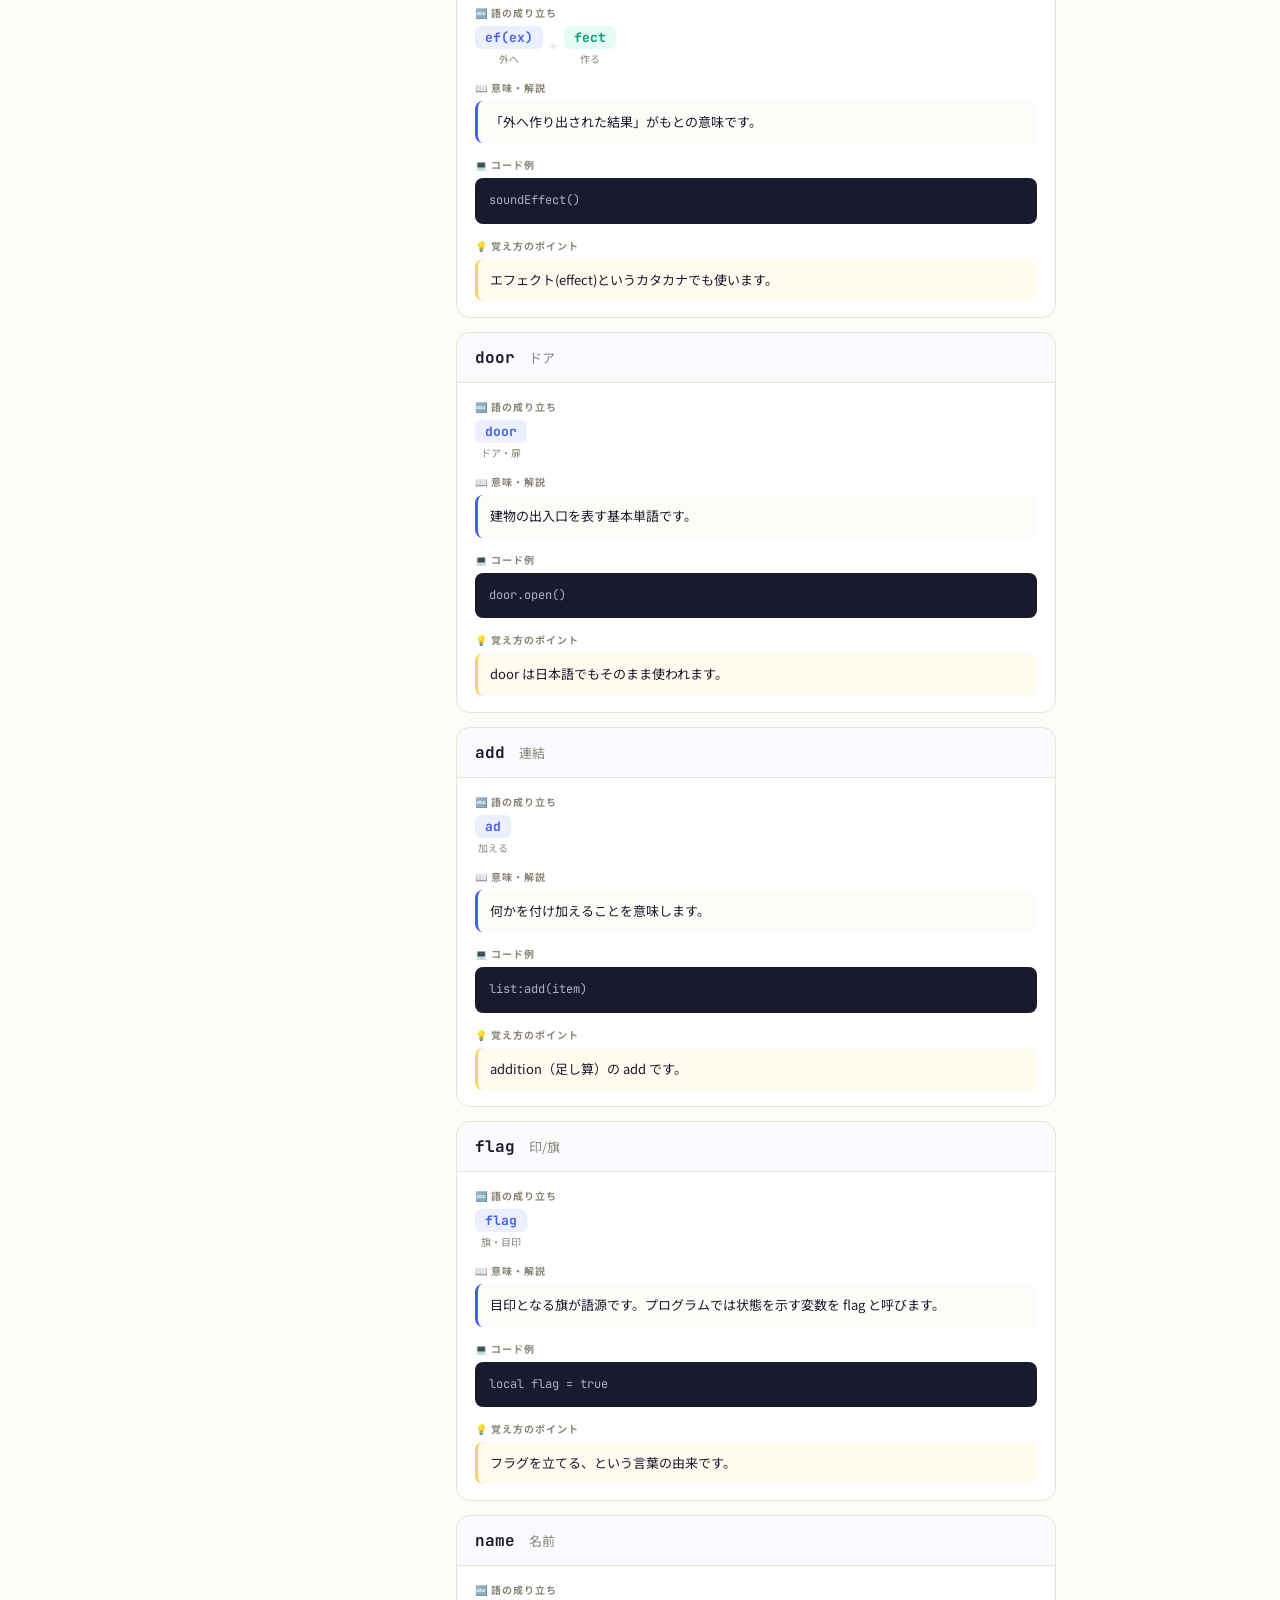
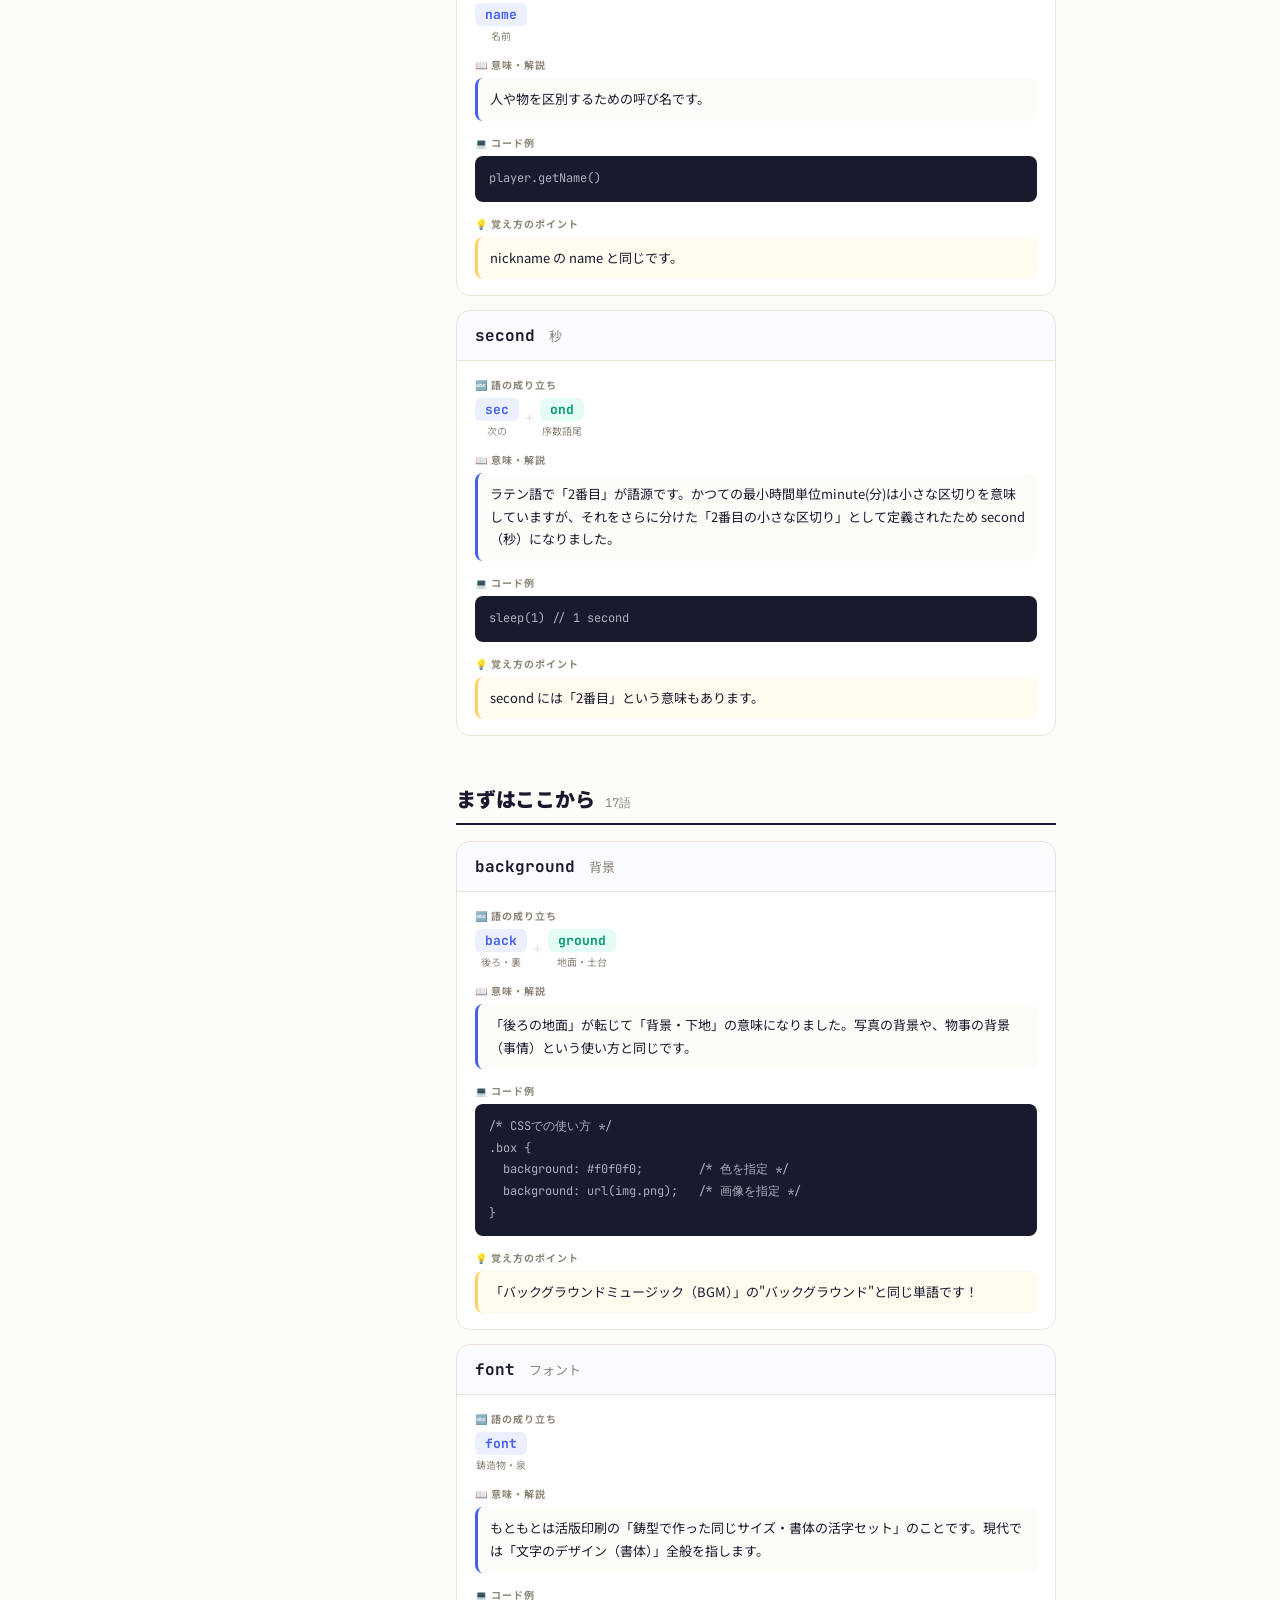
==== commit 4148f8bc: "Add files via upload" ====
--- a/dictionary.html
+++ b/dictionary.html
@@ -28,7 +28,7 @@
   min-height: 100vh;
 }
 
-/* ── Top bar (matches main app) ── */
+/* ── Top bar ── */
 .topbar {
   width: 100%;
   padding: 18px 32px;
@@ -93,27 +93,6 @@
   line-height: 1.8;
   max-width: 60ch;
 }
-
-/* ── Search ── */
-.search-wrap {
-  max-width: 880px;
-  margin: 0 auto;
-  padding: 0 24px 8px;
-}
-.search-box {
-  width: 100%;
-  padding: 13px 18px;
-  border: 1.5px solid var(--border);
-  border-radius: 12px;
-  background: var(--paper);
-  font-family: 'JetBrains Mono', monospace;
-  font-size: 14px;
-  color: var(--text);
-  outline: none;
-  transition: border-color 0.15s, box-shadow 0.15s;
-}
-.search-box:focus { border-color: var(--blue); box-shadow: 0 0 0 3px rgba(67,97,238,0.1); }
-.search-box::placeholder { color: var(--muted); font-family: 'Noto Sans JP', sans-serif; }
 
 /* ── Layout: TOC + content ── */
 .layout {
@@ -180,23 +159,22 @@
   color: var(--muted);
 }
 
-/* ── Word entry (dictionary style) ── */
+/* ── Word entry (dictionary style, always expanded) ── */
 .entry {
   border: 1.5px solid var(--border);
   border-radius: 14px;
   background: var(--paper);
   margin-bottom: 14px;
   overflow: hidden;
-  transition: border-color 0.15s;
-}
-.entry:hover { border-color: rgba(67,97,238,0.35); }
-.entry.has-detail { cursor: pointer; }
+}
 
 .entry-head {
   display: flex;
   align-items: center;
   gap: 14px;
   padding: 14px 18px;
+  border-bottom: 1px solid var(--border);
+  background: rgba(67,97,238,0.025);
 }
 .entry-word {
   font-family: 'JetBrains Mono', monospace;
@@ -210,32 +188,11 @@
   color: var(--muted);
   flex: 1;
 }
-.entry-toggle {
-  font-size: 11px;
-  color: var(--border);
-  transition: transform 0.2s;
-  flex-shrink: 0;
-}
-.entry.open .entry-toggle { transform: rotate(180deg); color: var(--blue); }
-.entry-badge {
-  font-size: 10px;
-  font-weight: 700;
-  padding: 2px 8px;
-  border-radius: 99px;
-  background: rgba(6,214,160,0.12);
-  color: #059c74;
-  flex-shrink: 0;
-  white-space: nowrap;
-}
-
-/* ── Detail (expandable) ── */
+
+/* ── Detail (always visible) ── */
 .entry-detail {
-  display: none;
-  padding: 0 18px 18px;
-  border-top: 1px solid var(--border);
-  margin-top: 0;
-}
-.entry.open .entry-detail { display: block; padding-top: 16px; }
+  padding: 16px 18px;
+}
 
 .detail-block { margin-bottom: 14px; }
 .detail-block:last-child { margin-bottom: 0; }
@@ -303,16 +260,6 @@
   line-height: 1.7;
 }
 
-/* ── Empty state ── */
-.no-results {
-  text-align: center;
-  padding: 60px 20px;
-  color: var(--muted);
-  font-size: 14px;
-  display: none;
-}
-.no-results.show { display: block; }
-
 /* ── Footer ── */
 footer {
   text-align: center;
@@ -326,20 +273,15 @@
 
 <!-- Top bar -->
 <div class="topbar">
-  <a class="site-title" href="HTML-training.html">CSS/HTML <span>英単語タイピング</span></a>
-  <a class="back-link" href="HTML-training.html">← 練習に戻る</a>
+  <a class="site-title" href="index.html">CSS/HTML <span>英単語タイピング</span></a>
+  <a class="back-link" href="index.html">← 練習に戻る</a>
 </div>
 
 <!-- Hero -->
 <div class="hero">
   <div class="hero-eyebrow">Glossary / 単語帳</div>
   <h1>すべての出題語の<br>意味と成り立ちを読む</h1>
-  <p>タイピング練習に出てくる英単語を、語源・CSS/HTMLでの使われ方・覚え方つきでまとめました。気になる単語をクリックすると詳しい解説が開きます。</p>
-</div>
-
-<!-- Search -->
-<div class="search-wrap">
-  <input type="text" class="search-box" id="searchBox" placeholder="🔍 単語・日本語で検索（例: background, 背景）">
+  <p>タイピング練習に出てくる英単語を、語源・CSS/HTMLでの使われ方・覚え方つきで一覧にまとめました。カテゴリごとに上から順に読んでいくだけで、出題範囲をすべて確認できます。</p>
 </div>
 
 <!-- Layout -->
@@ -351,7 +293,6 @@
 
   <div class="content" id="content">
     <!-- generated -->
-    <div class="no-results" id="noResults">該当する単語が見つかりませんでした。</div>
   </div>
 </div>
 
@@ -362,8 +303,6 @@
 
 const toc     = document.getElementById('toc');
 const content = document.getElementById('content');
-const noResults = document.getElementById('noResults');
-const searchBox  = document.getElementById('searchBox');
 
 const COLORS = ['m-blue','m-green','m-red','m-yellow','m-purple'];
 
@@ -378,7 +317,7 @@
   toc.appendChild(a);
 });
 
-// ── 本文生成 ──────────────────────────────────────────────────────────────
+// ── 本文生成（すべて常時展開）────────────────────────────────────────────
 Object.entries(BANKS).forEach(([key, bank]) => {
   const section = document.createElement('section');
   section.className = 'cat-section';
@@ -393,35 +332,26 @@
 
   bank.items.forEach(item => {
     const entry = document.createElement('div');
-    const hasDetail = item.exp && typeof item.exp === 'object';
-    entry.className = 'entry' + (hasDetail ? ' has-detail' : '');
-    entry.dataset.search = (item.en + ' ' + item.ja).toLowerCase();
+    entry.className = 'entry';
 
     const head = document.createElement('div');
     head.className = 'entry-head';
     head.innerHTML = `
       <span class="entry-word">${escapeHtml(item.en)}</span>
       <span class="entry-ja">${escapeHtml(item.ja)}</span>
-      ${hasDetail ? '<span class="entry-badge">詳しい解説</span>' : ''}
-      ${hasDetail ? '<span class="entry-toggle">▾</span>' : ''}
     `;
     entry.appendChild(head);
 
-    if (hasDetail) {
-      const detail = document.createElement('div');
-      detail.className = 'entry-detail';
+    const detail = document.createElement('div');
+    detail.className = 'entry-detail';
+    if (item.exp && typeof item.exp === 'object') {
       detail.innerHTML = buildDetailHtml(item.exp);
-      entry.appendChild(detail);
-
-      head.addEventListener('click', () => entry.classList.toggle('open'));
     } else if (item.hint) {
-      const detail = document.createElement('div');
-      detail.className = 'entry-detail';
       detail.innerHTML = `<div class="hint-only">${escapeHtml(item.hint)}</div>`;
-      entry.appendChild(detail);
-      entry.classList.add('has-detail');
-      head.addEventListener('click', () => entry.classList.toggle('open'));
+    } else {
+      detail.innerHTML = `<div class="hint-only">（解説なし）</div>`;
     }
+    entry.appendChild(detail);
 
     section.appendChild(entry);
   });
@@ -478,25 +408,6 @@
     .replace(/</g, '&lt;')
     .replace(/>/g, '&gt;');
 }
-
-// ── 検索フィルタ ──────────────────────────────────────────────────────────
-searchBox.addEventListener('input', () => {
-  const q = searchBox.value.trim().toLowerCase();
-  let anyVisible = false;
-
-  document.querySelectorAll('.cat-section').forEach(section => {
-    let sectionHasMatch = false;
-    section.querySelectorAll('.entry').forEach(entry => {
-      const match = !q || entry.dataset.search.includes(q);
-      entry.style.display = match ? '' : 'none';
-      if (match) sectionHasMatch = true;
-    });
-    section.style.display = sectionHasMatch ? '' : 'none';
-    if (sectionHasMatch) anyVisible = true;
-  });
-
-  noResults.classList.toggle('show', !anyVisible);
-});
 </script>
 </body>
 </html>
